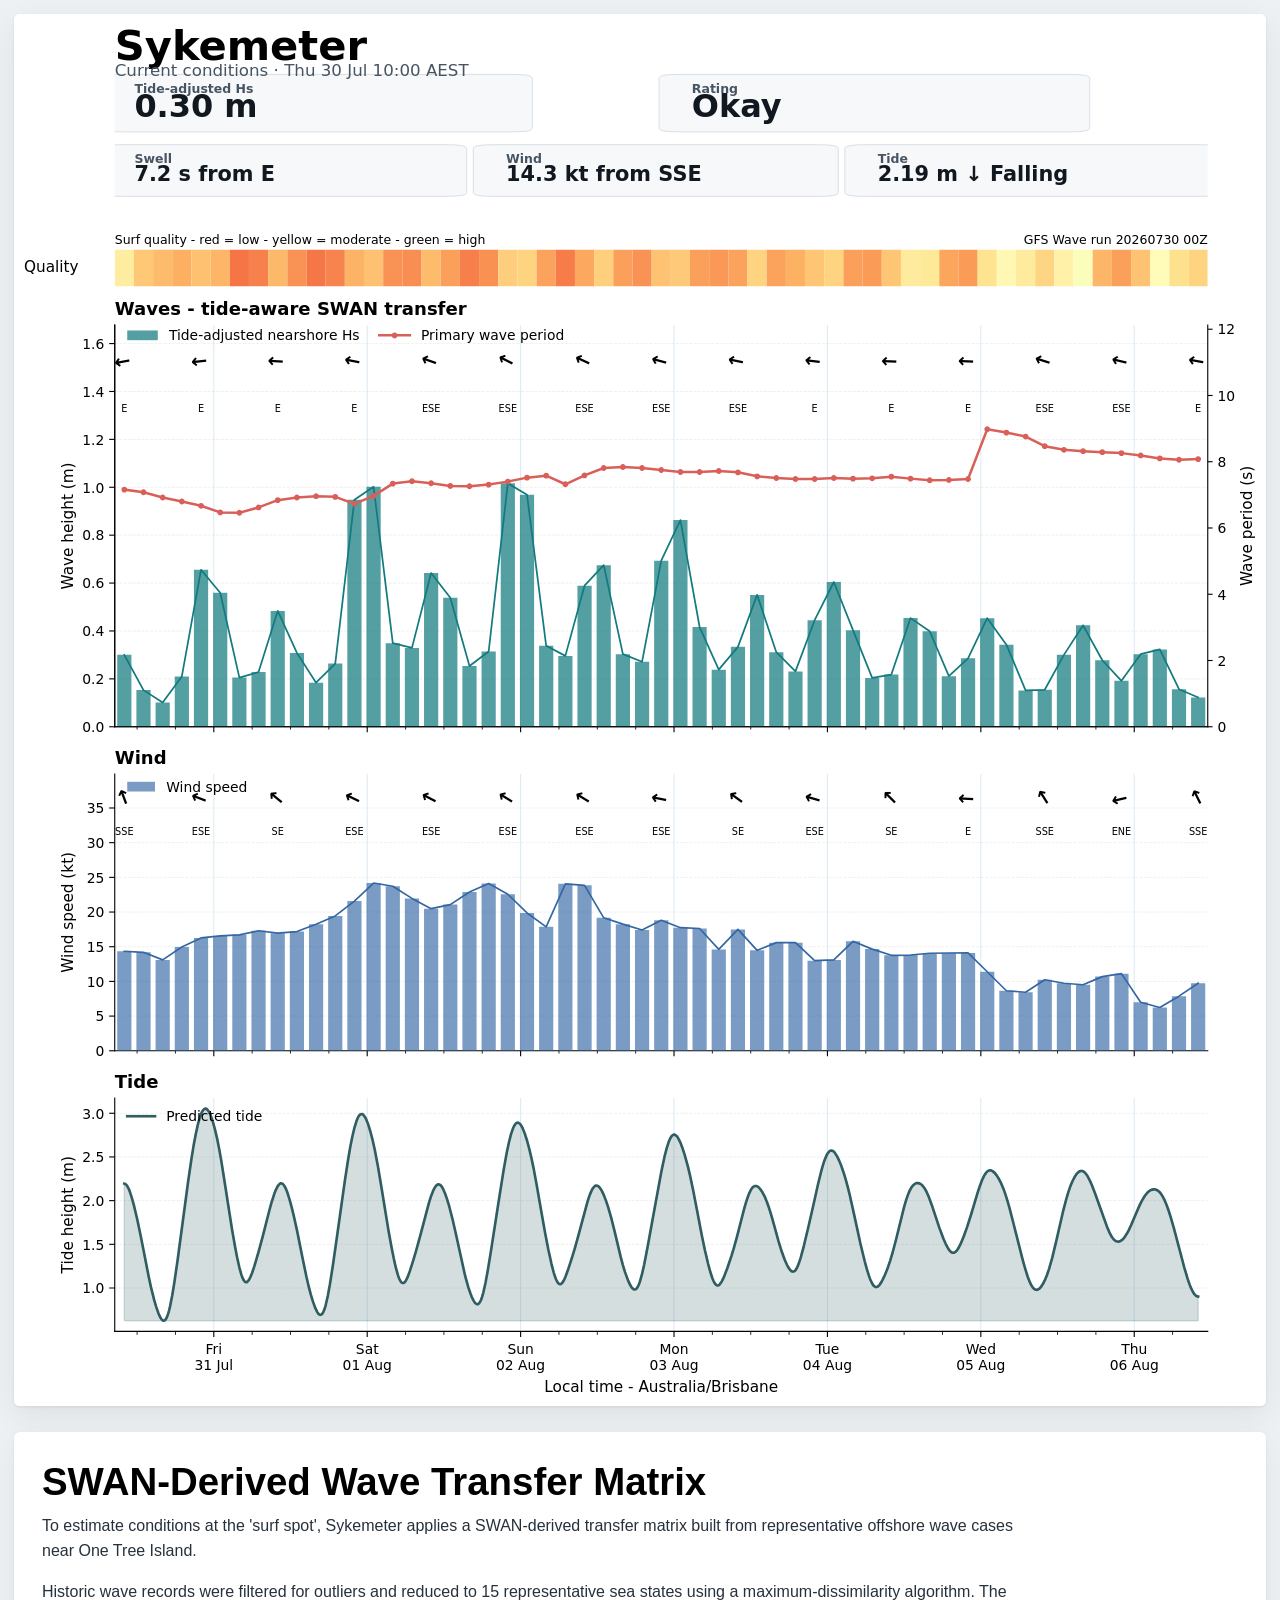
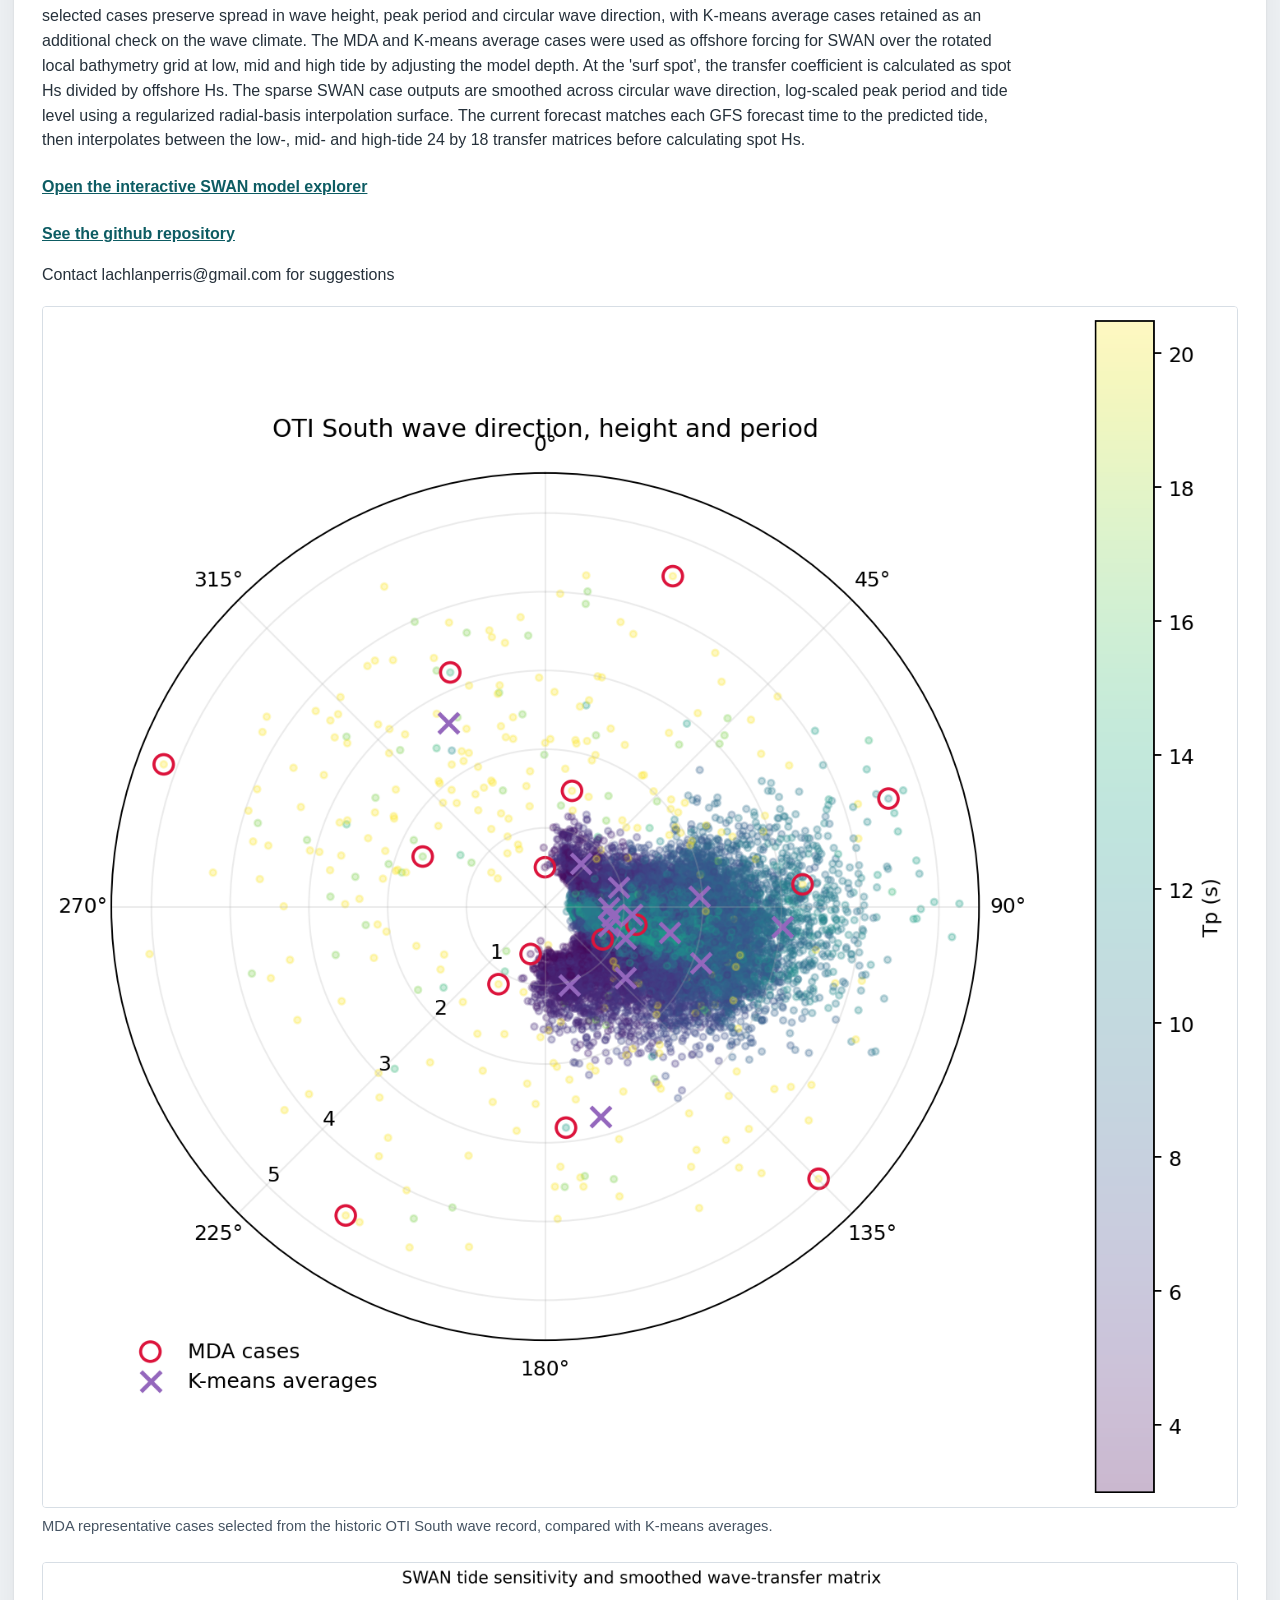
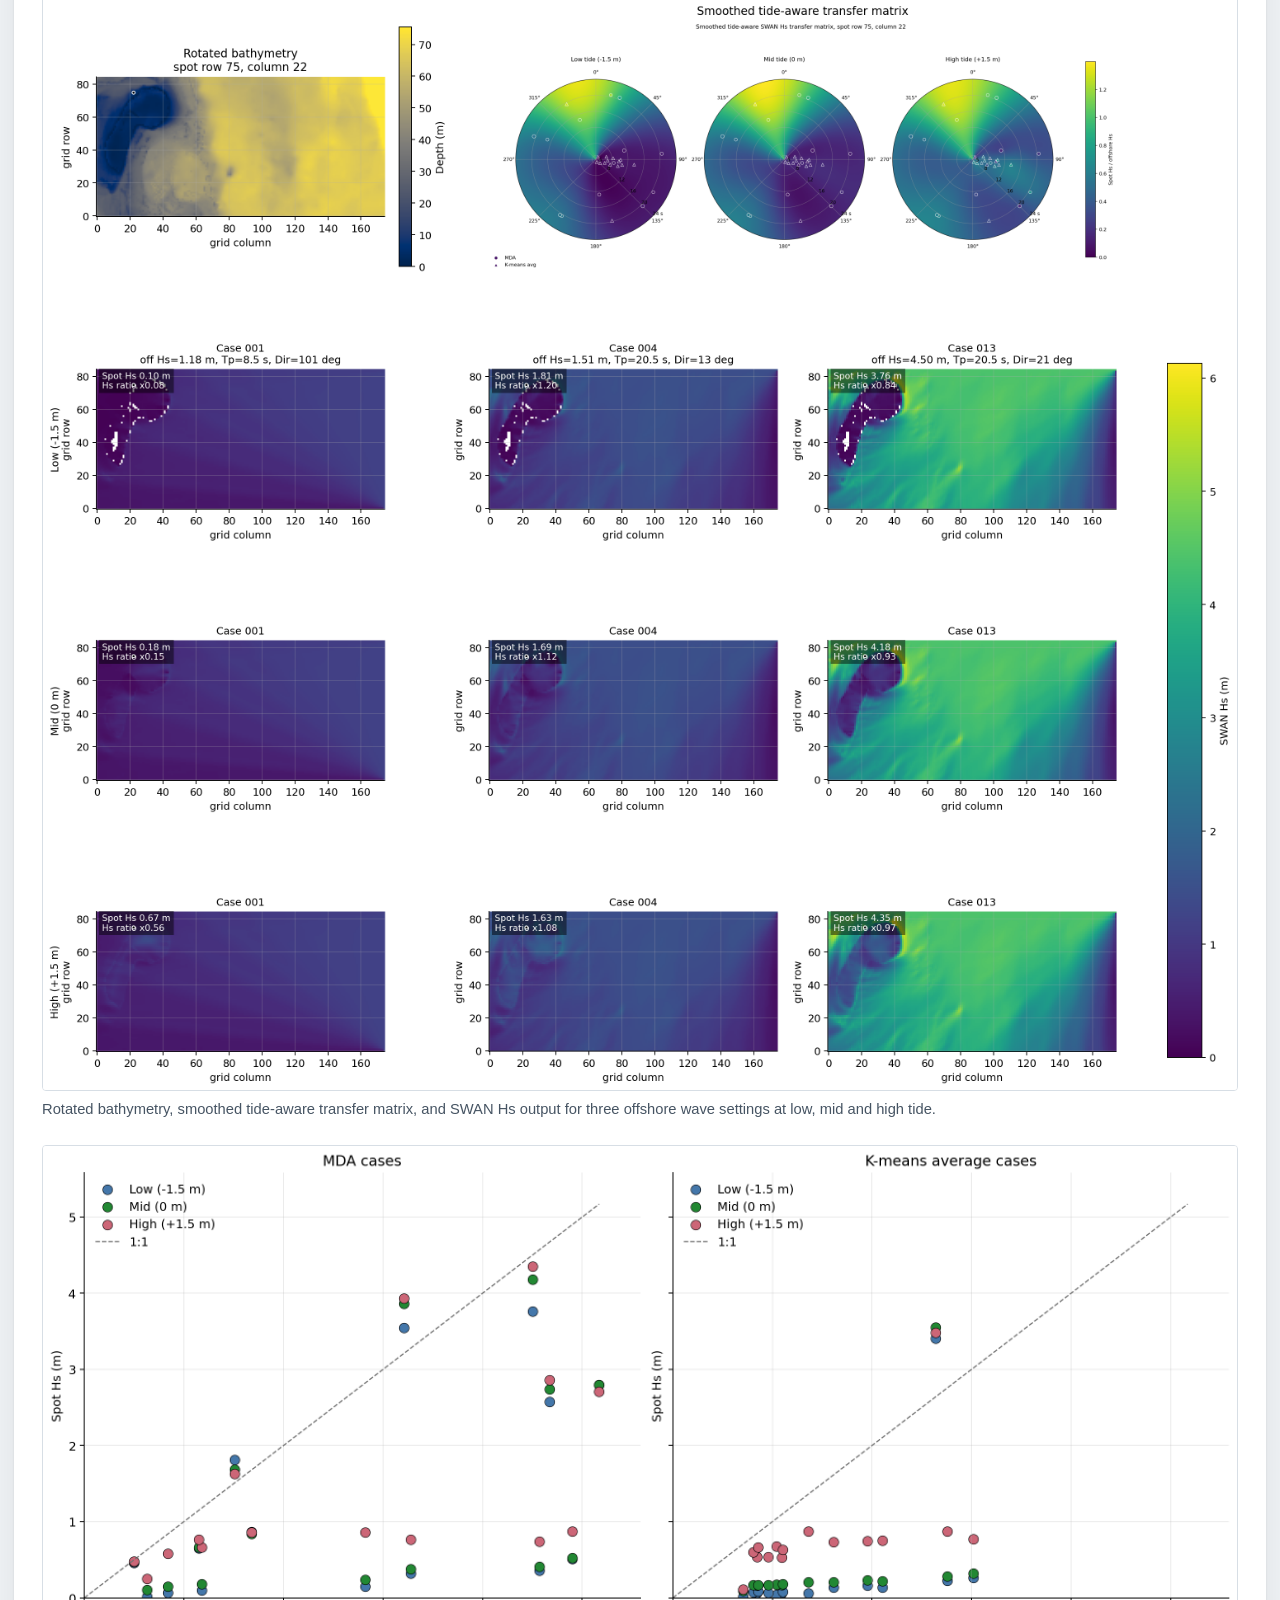
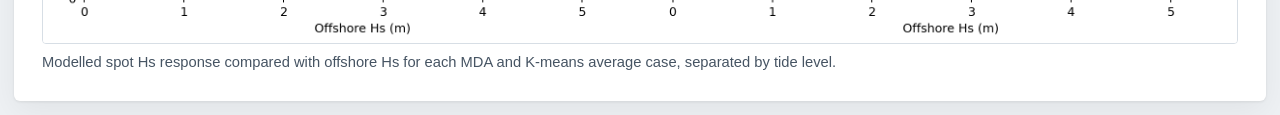
==== docs/index.html @ 6d55e15a "Update index.html" ====
<!doctype html>
<html lang="en">
<head>
    <meta charset="utf-8">

    <meta
        name="viewport"
        content="width=device-width, initial-scale=1"
    >

    <meta
        http-equiv="refresh"
        content="900"
    >

    <meta
        name="description"
        content="Sykemeter automated seven-day wave, wind and tide forecast."
    >

    <title>Sykemeter</title>

    <style>
        :root {
            color-scheme: light;
        }

        * {
            box-sizing: border-box;
        }

        html,
        body {
            margin: 0;
            min-height: 100%;
            background: #eef1f4;
        }

        body {
            font-family:
                Arial,
                Helvetica,
                sans-serif;
        }

        main {
            width: min(100%, 2200px);
            margin: 0 auto;
            padding: 14px;
        }

        h1,
        h2,
        p {
            margin-top: 0;
        }

        h1 {
            font-size: clamp(1.7rem, 3vw, 2.6rem);
            margin-bottom: 10px;
        }

        h2 {
            font-size: clamp(1.2rem, 2vw, 1.7rem);
            margin-bottom: 8px;
        }

        p {
            color: #26313b;
            font-size: 1rem;
            line-height: 1.55;
            max-width: 980px;
        }

        .forecast-frame {
            overflow: hidden;
            background: #ffffff;
            border-radius: 6px;
            box-shadow:
                0 1px 3px rgba(0, 0, 0, 0.08),
                0 10px 32px rgba(0, 0, 0, 0.07);
        }

        #forecast {
            display: block;
            width: 100%;
            height: auto;
            min-height: 300px;
            background: #ffffff;
        }

        .method {
            margin-top: 26px;
            padding: 28px;
            background: #ffffff;
            border-radius: 6px;
            box-shadow:
                0 1px 3px rgba(0, 0, 0, 0.08),
                0 10px 32px rgba(0, 0, 0, 0.06);
        }

        .method-grid {
            display: grid;
            gap: 24px;
            margin-top: 18px;
        }

        .figure-block {
            margin: 0;
        }

        .figure-block img {
            display: block;
            width: 100%;
            height: auto;
            border: 1px solid #d7dee5;
            border-radius: 4px;
            background: #ffffff;
        }

        .figure-block figcaption {
            margin-top: 8px;
            color: #465463;
            font-size: 0.92rem;
            line-height: 1.45;
        }

        .figure-row {
            display: grid;
            grid-template-columns: repeat(2, minmax(0, 1fr));
            gap: 24px;
        }

        .method-link {
            display: inline-block;
            margin-top: 6px;
            color: #0d5c63;
            font-weight: 700;
        }

        @media (max-width: 700px) {
            main {
                padding: 4px;
            }

            .forecast-frame {
                border-radius: 0;
            }

            .method {
                margin-top: 10px;
                padding: 18px 14px;
                border-radius: 0;
            }

            .figure-row {
                grid-template-columns: 1fr;
            }
        }
    </style>
</head>

<body>
    <main>
        <div class="forecast-frame">
            <img
                id="forecast"
                src="final_surf_forecast.svg"
                alt="Current Sykemeter forecast"
            >
        </div>

        <section class="method" aria-labelledby="matrix-method-heading">
            <h1 id="matrix-method-heading">SWAN-Derived Wave Transfer Matrix</h1>

            <p>
                To estimate
                conditions at the 'surf spot', Sykemeter applies a SWAN-derived transfer
                matrix built from representative offshore wave cases near One Tree
                Island.
            </p>

            <p>
                Historic wave records were filtered for outliers and reduced to 15
                representative sea states using a maximum-dissimilarity algorithm. The
                selected cases preserve spread in wave height, peak period and circular
                wave direction, with K-means average cases retained as an additional
                check on the wave climate. The MDA and K-means average cases were used
                as offshore forcing for SWAN over the rotated local bathymetry grid at
                low, mid and high tide by adjusting the model depth. At the 'surf spot', the transfer
                coefficient is calculated as spot Hs divided by offshore Hs. The sparse
                SWAN case outputs are smoothed across circular wave direction,
                log-scaled peak period and tide level using a regularized radial-basis
                interpolation surface. The current forecast matches each GFS forecast
                time to the predicted tide, then interpolates between the low-, mid-
                and high-tide 24 by 18 transfer matrices before calculating spot Hs.
            </p>

            <p>
                <a class="method-link" href="swan_model_explorer.html">
                    Open the interactive SWAN model explorer
                </a>
            </p>

            <p>
                <a class="method-link" href="https://github.com/Lachie-Perris/sykemeter">
                    See the github repository
                </a>
            </p>

            <p>
                 Contact lachlanperris@gmail.com for suggestions
                </a>
            </p>

            <div class="method-grid">
                <figure class="figure-block">
                    <img
                        src="assets/oti_south_historic_polar_wave_conditions.png"
                        alt="Polar plot of One Tree Island South wave conditions with MDA cases and K-means averages"
                    >
                    <figcaption>
                        MDA representative cases selected from the historic OTI South
                        wave record, compared with K-means averages.
                    </figcaption>
                </figure>

                <figure class="figure-block">
                    <img
                        src="assets/swan_tide_model_transfer_summary.png"
                        alt="Bathymetry, tide-aware transfer matrix, and SWAN Hs output panels for three wave cases at three tides"
                    >
                    <figcaption>
                        Rotated bathymetry, smoothed tide-aware transfer matrix, and
                        SWAN Hs output for three offshore wave settings at low, mid
                        and high tide.
                    </figcaption>
                </figure>

                <figure class="figure-block">
                    <img
                        src="assets/spot_vs_offshore_hs_by_tide_and_family.png"
                        alt="Scatter plot of spot Hs versus offshore Hs for MDA and K-means average cases at low, mid and high tide"
                    >
                    <figcaption>
                        Modelled spot Hs response compared with offshore Hs for
                        each MDA and K-means average case, separated by tide level.
                    </figcaption>
                </figure>
            </div>
        </section>
    </main>

    <script>
        const forecastImage =
            document.getElementById("forecast");

        forecastImage.src =
            "final_surf_forecast.svg?v=" +
            Date.now();
    </script>
</body>
</html>
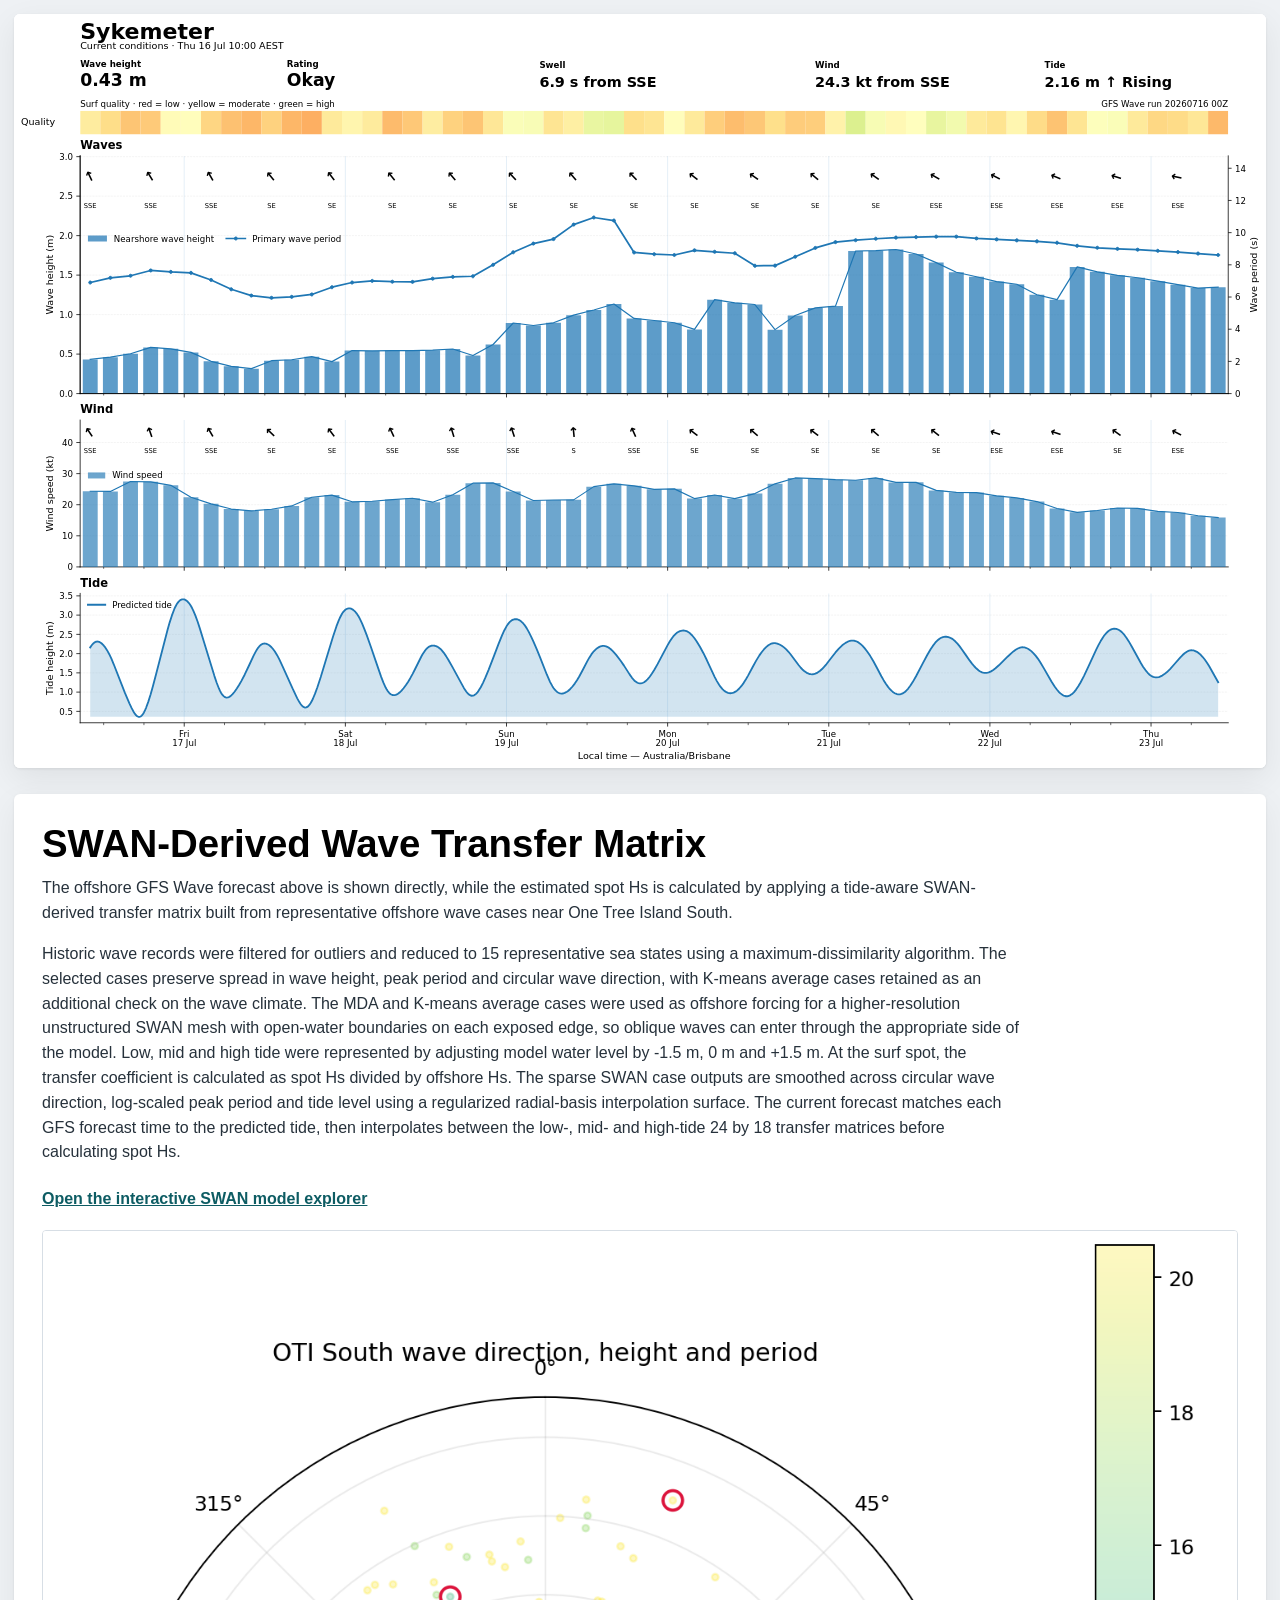
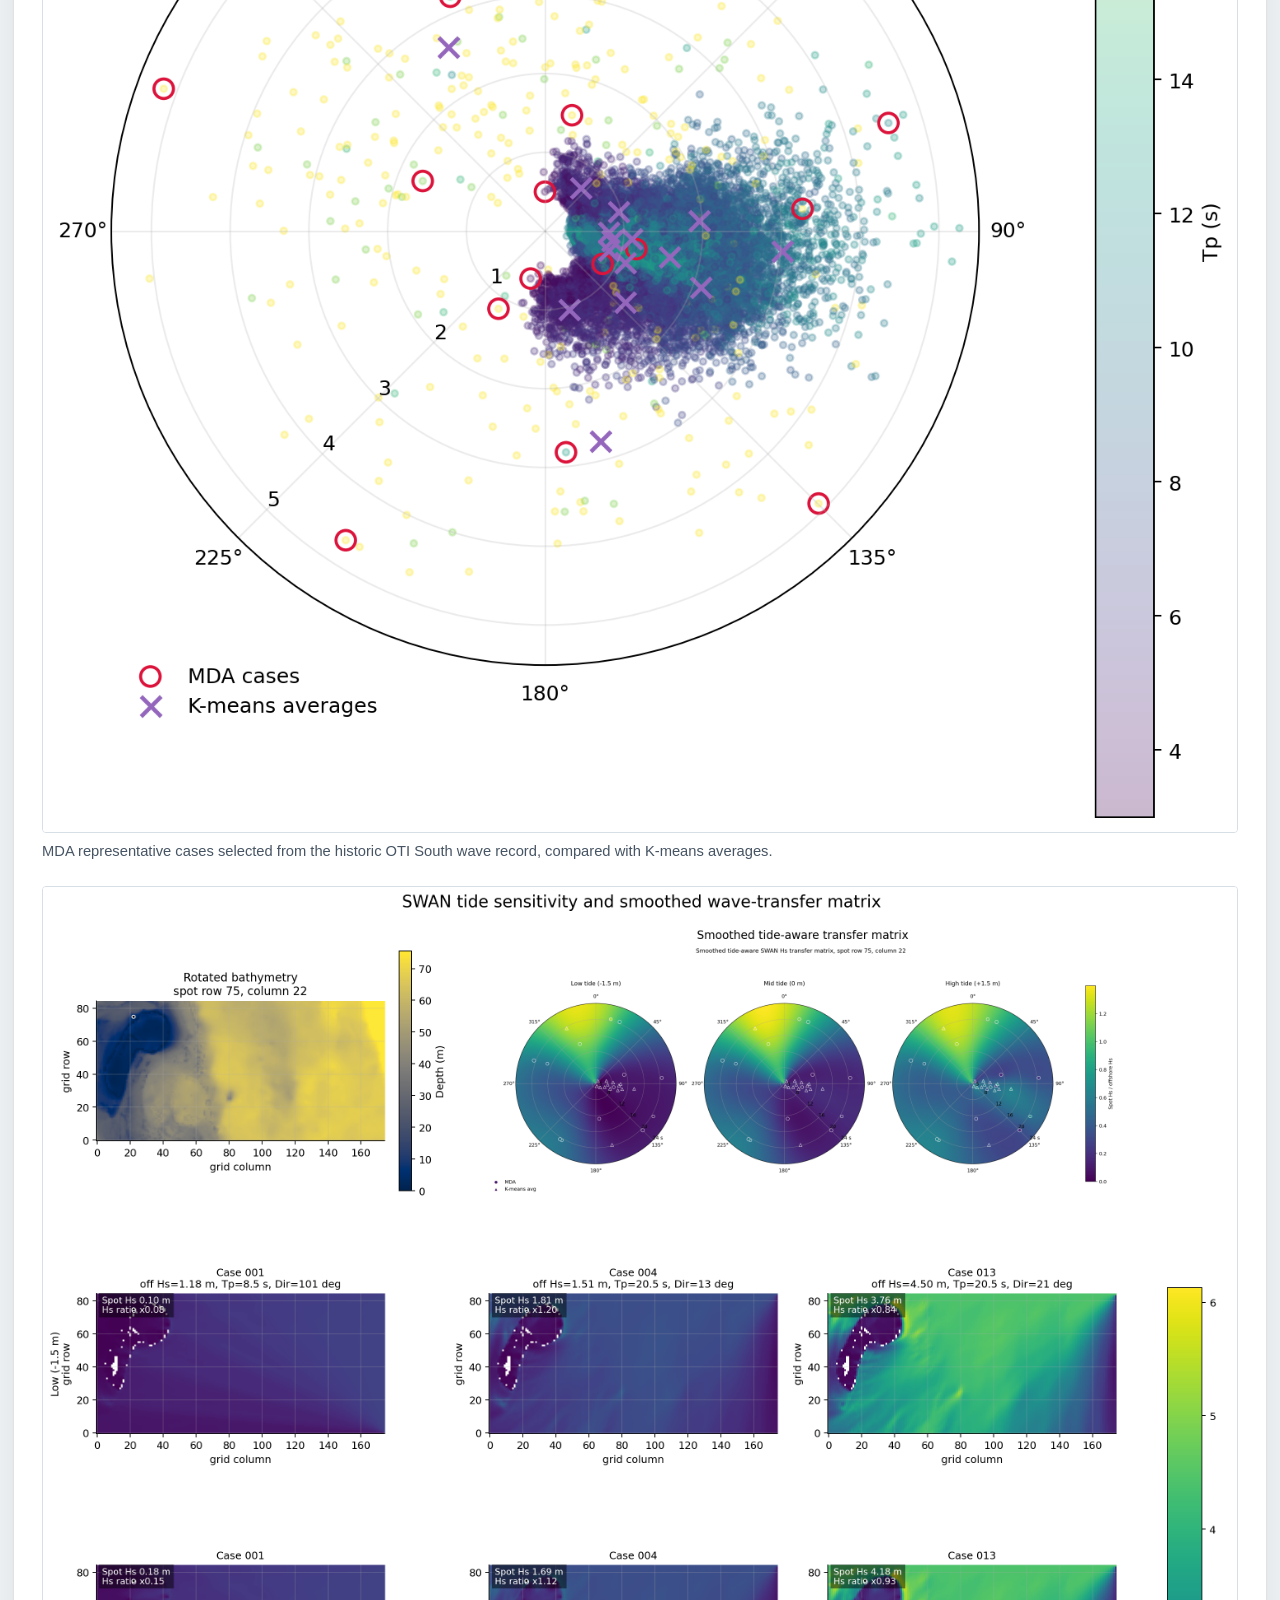
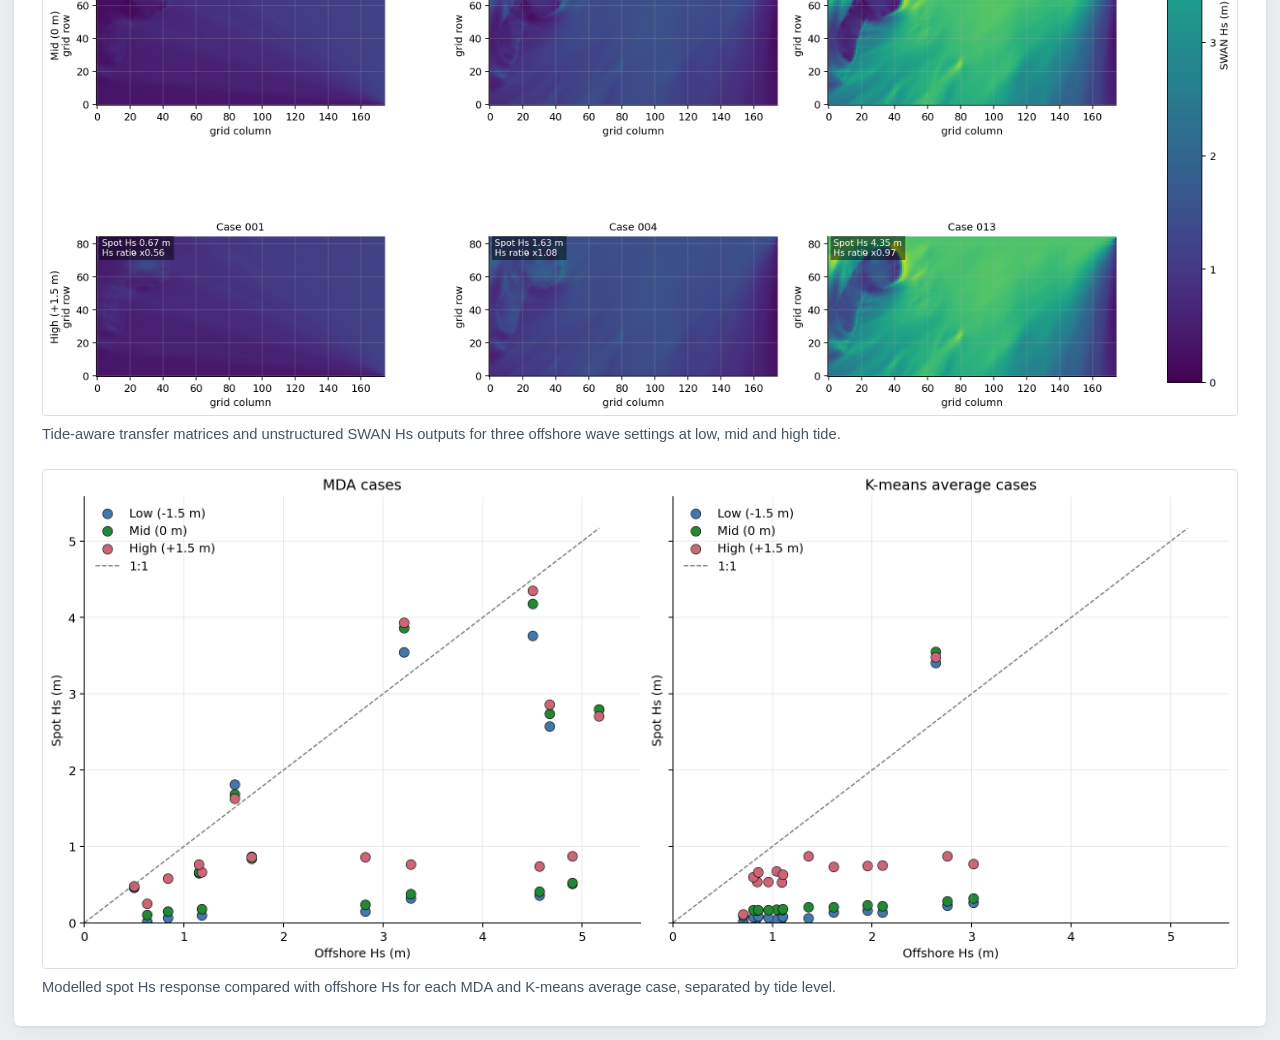
==== commit e90278c5: "Add files via upload" ====
--- a/docs/index.html
+++ b/docs/index.html
@@ -174,10 +174,10 @@
             <h1 id="matrix-method-heading">SWAN-Derived Wave Transfer Matrix</h1>
 
             <p>
-                To estimate
-                conditions at the 'surf spot', Sykemeter applies a SWAN-derived transfer
-                matrix built from representative offshore wave cases near One Tree
-                Island.
+                The offshore GFS Wave forecast above is shown directly, while the
+                estimated spot Hs is calculated by applying a tide-aware SWAN-derived
+                transfer matrix built from representative offshore wave cases near
+                One Tree Island South.
             </p>
 
             <p>
@@ -186,30 +186,22 @@
                 selected cases preserve spread in wave height, peak period and circular
                 wave direction, with K-means average cases retained as an additional
                 check on the wave climate. The MDA and K-means average cases were used
-                as offshore forcing for SWAN over the rotated local bathymetry grid at
-                low, mid and high tide by adjusting the model depth. At the 'surf spot', the transfer
-                coefficient is calculated as spot Hs divided by offshore Hs. The sparse
-                SWAN case outputs are smoothed across circular wave direction,
-                log-scaled peak period and tide level using a regularized radial-basis
-                interpolation surface. The current forecast matches each GFS forecast
-                time to the predicted tide, then interpolates between the low-, mid-
-                and high-tide 24 by 18 transfer matrices before calculating spot Hs.
+                as offshore forcing for a higher-resolution unstructured SWAN mesh with
+                open-water boundaries on each exposed edge, so oblique waves can enter
+                through the appropriate side of the model. Low, mid and high tide were
+                represented by adjusting model water level by -1.5 m, 0 m and +1.5 m.
+                At the surf spot, the transfer coefficient is calculated as spot Hs
+                divided by offshore Hs. The sparse SWAN case outputs are smoothed across
+                circular wave direction, log-scaled peak period and tide level using a
+                regularized radial-basis interpolation surface. The current forecast
+                matches each GFS forecast time to the predicted tide, then interpolates
+                between the low-, mid- and high-tide 24 by 18 transfer matrices before
+                calculating spot Hs.
             </p>
 
             <p>
                 <a class="method-link" href="swan_model_explorer.html">
                     Open the interactive SWAN model explorer
-                </a>
-            </p>
-
-            <p>
-                <a class="method-link" href="https://github.com/Lachie-Perris/sykemeter">
-                    See the github repository
-                </a>
-            </p>
-
-            <p>
-                 Contact lachlanperris@gmail.com for suggestions
                 </a>
             </p>
 
@@ -231,9 +223,8 @@
                         alt="Bathymetry, tide-aware transfer matrix, and SWAN Hs output panels for three wave cases at three tides"
                     >
                     <figcaption>
-                        Rotated bathymetry, smoothed tide-aware transfer matrix, and
-                        SWAN Hs output for three offshore wave settings at low, mid
-                        and high tide.
+                        Tide-aware transfer matrices and unstructured SWAN Hs outputs
+                        for three offshore wave settings at low, mid and high tide.
                     </figcaption>
                 </figure>
 
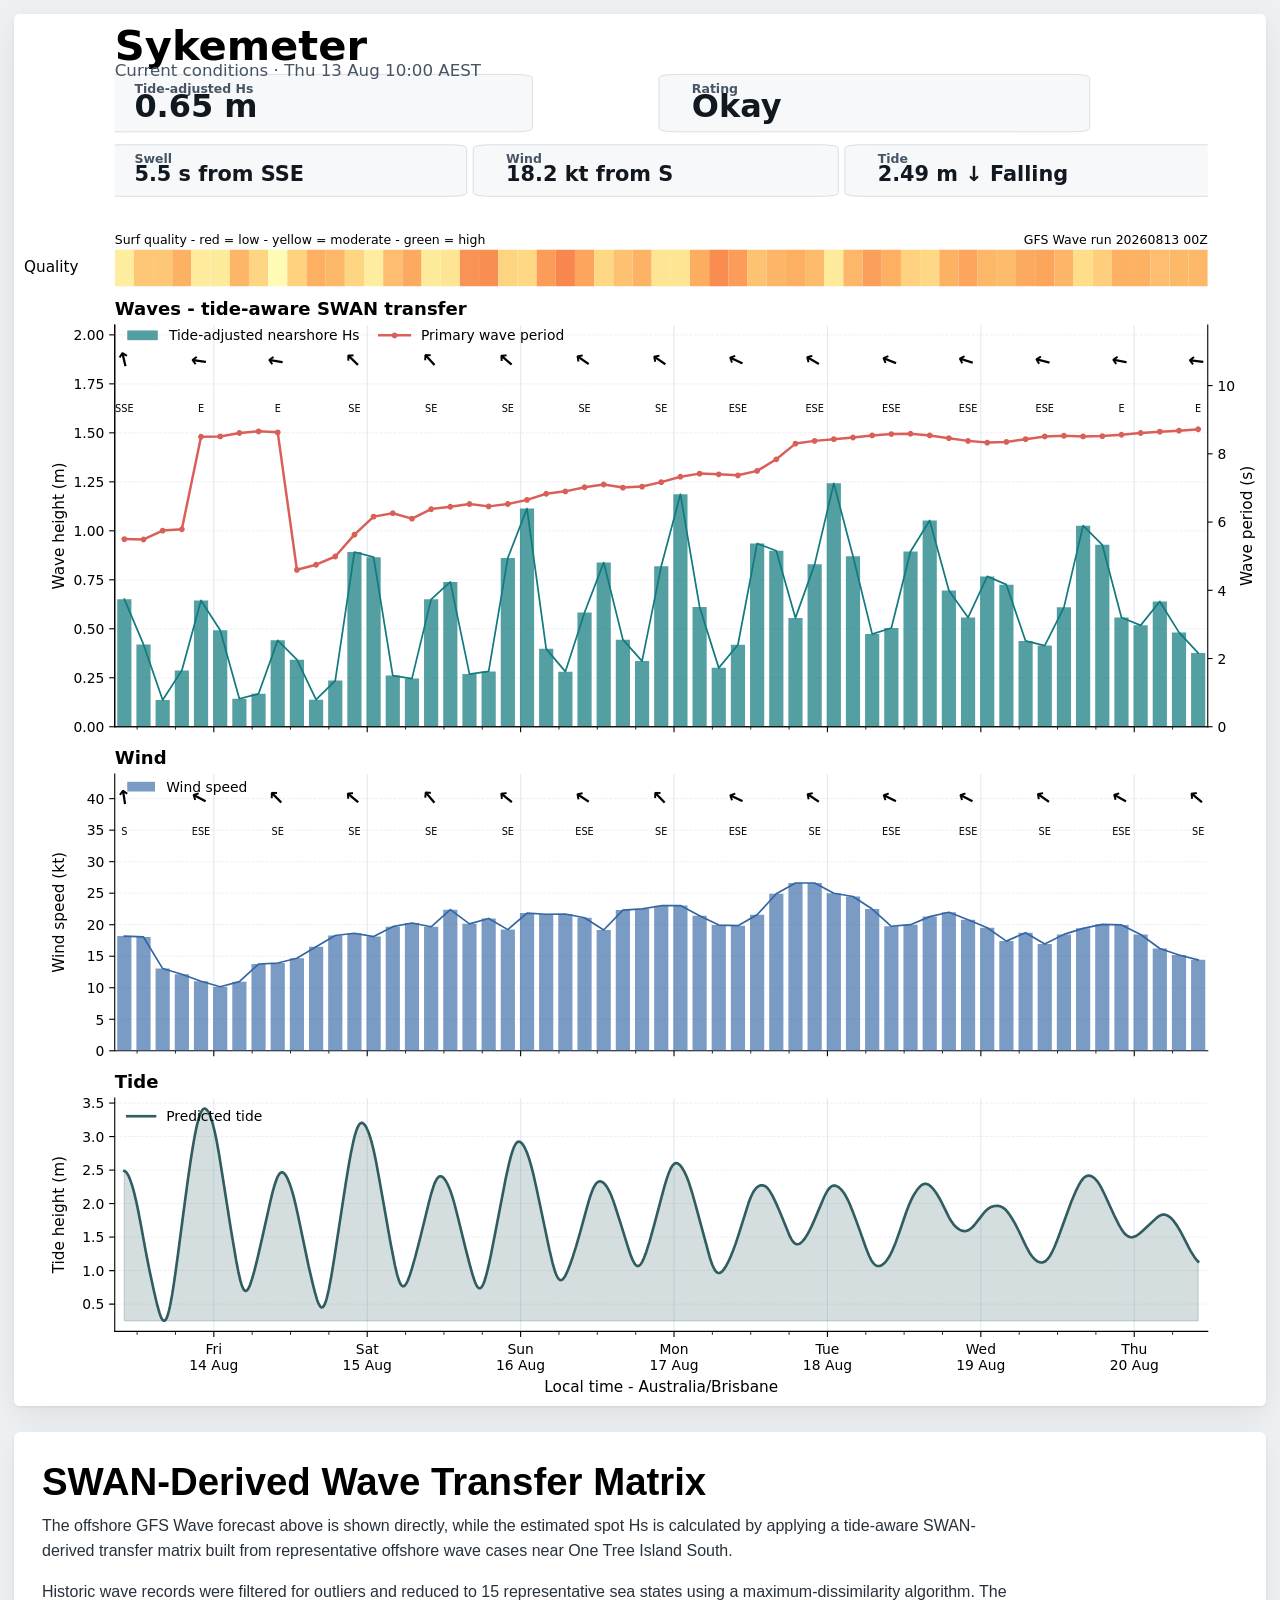
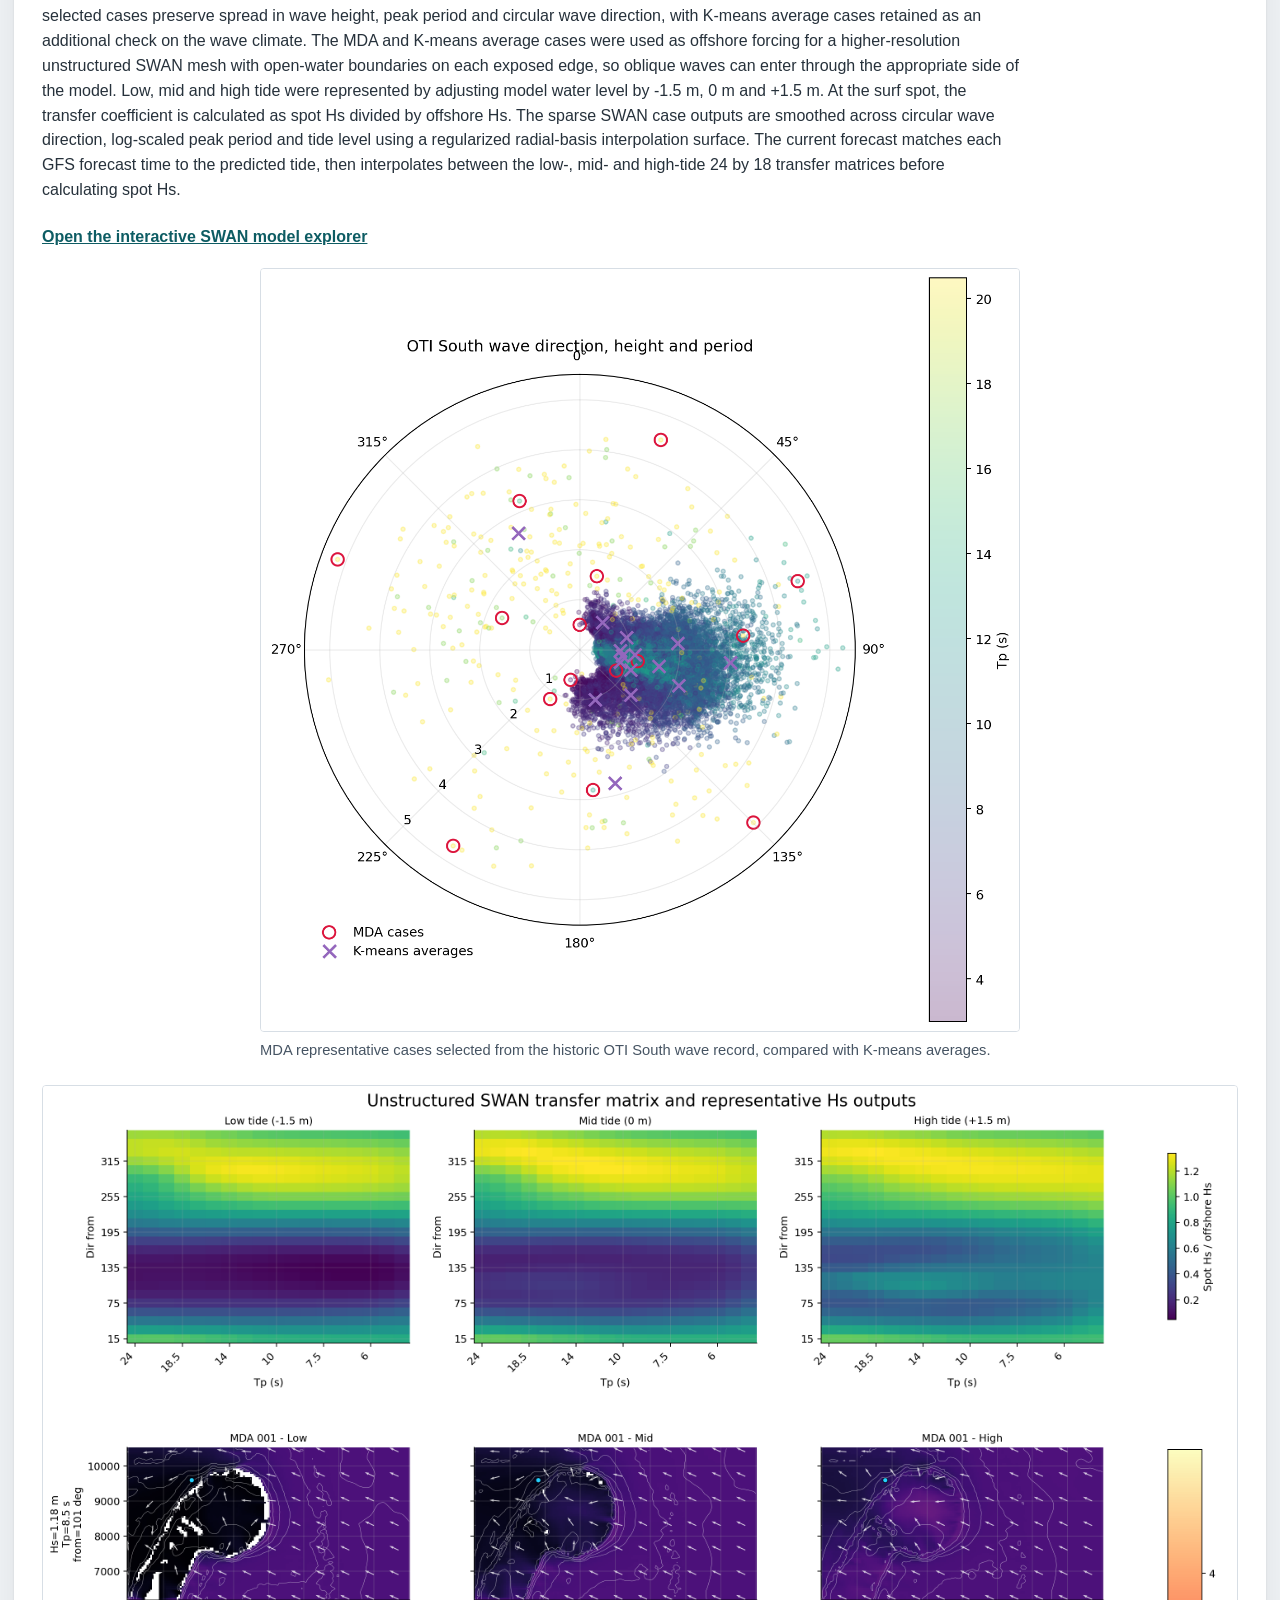
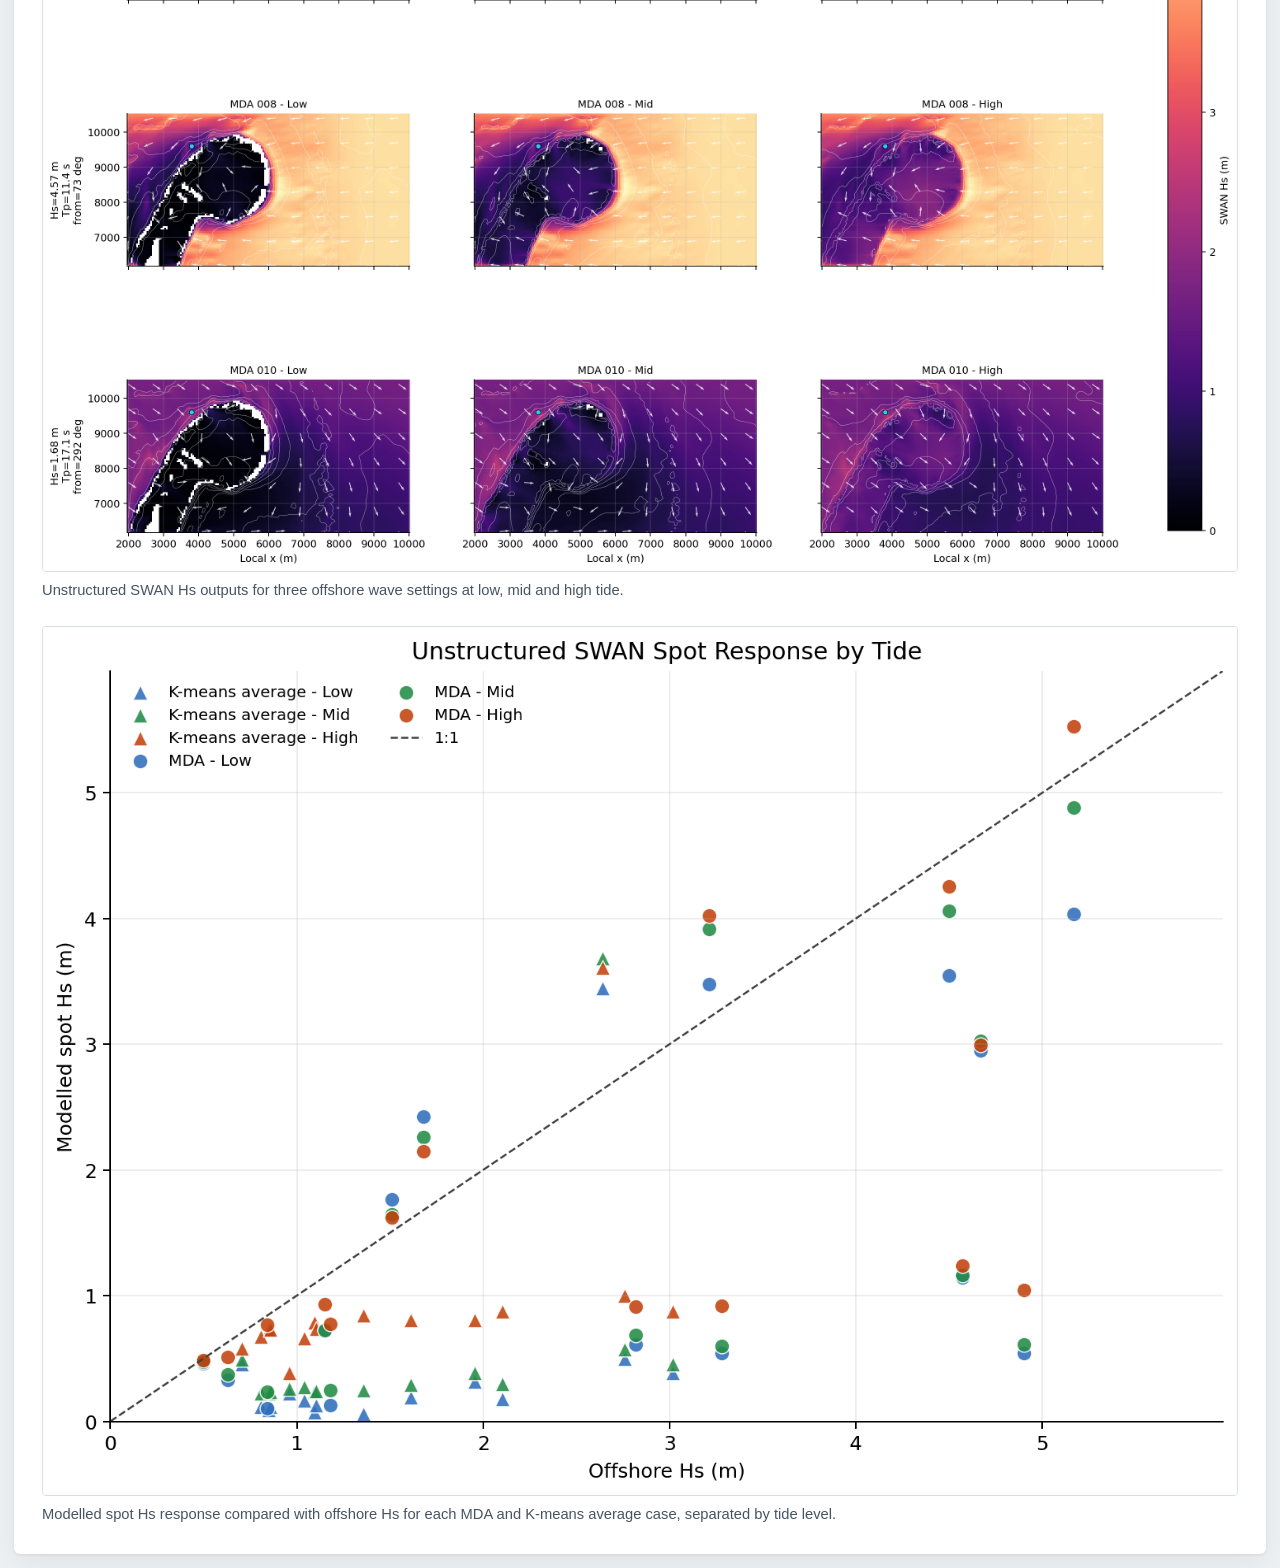
==== commit 19432342: "Add files via upload" ====
--- a/docs/index.html
+++ b/docs/index.html
@@ -107,6 +107,12 @@
 
         .figure-block {
             margin: 0;
+        }
+
+        .figure-block.compact {
+            width: min(100%, 760px);
+            margin-right: auto;
+            margin-left: auto;
         }
 
         .figure-block img {
@@ -206,7 +212,7 @@
             </p>
 
             <div class="method-grid">
-                <figure class="figure-block">
+                <figure class="figure-block compact">
                     <img
                         src="assets/oti_south_historic_polar_wave_conditions.png"
                         alt="Polar plot of One Tree Island South wave conditions with MDA cases and K-means averages"
@@ -220,11 +226,11 @@
                 <figure class="figure-block">
                     <img
                         src="assets/swan_tide_model_transfer_summary.png"
-                        alt="Bathymetry, tide-aware transfer matrix, and SWAN Hs output panels for three wave cases at three tides"
+                        alt="SWAN Hs output panels for three wave cases at three tides"
                     >
                     <figcaption>
-                        Tide-aware transfer matrices and unstructured SWAN Hs outputs
-                        for three offshore wave settings at low, mid and high tide.
+                        Unstructured SWAN Hs outputs for three offshore wave settings
+                        at low, mid and high tide.
                     </figcaption>
                 </figure>
 
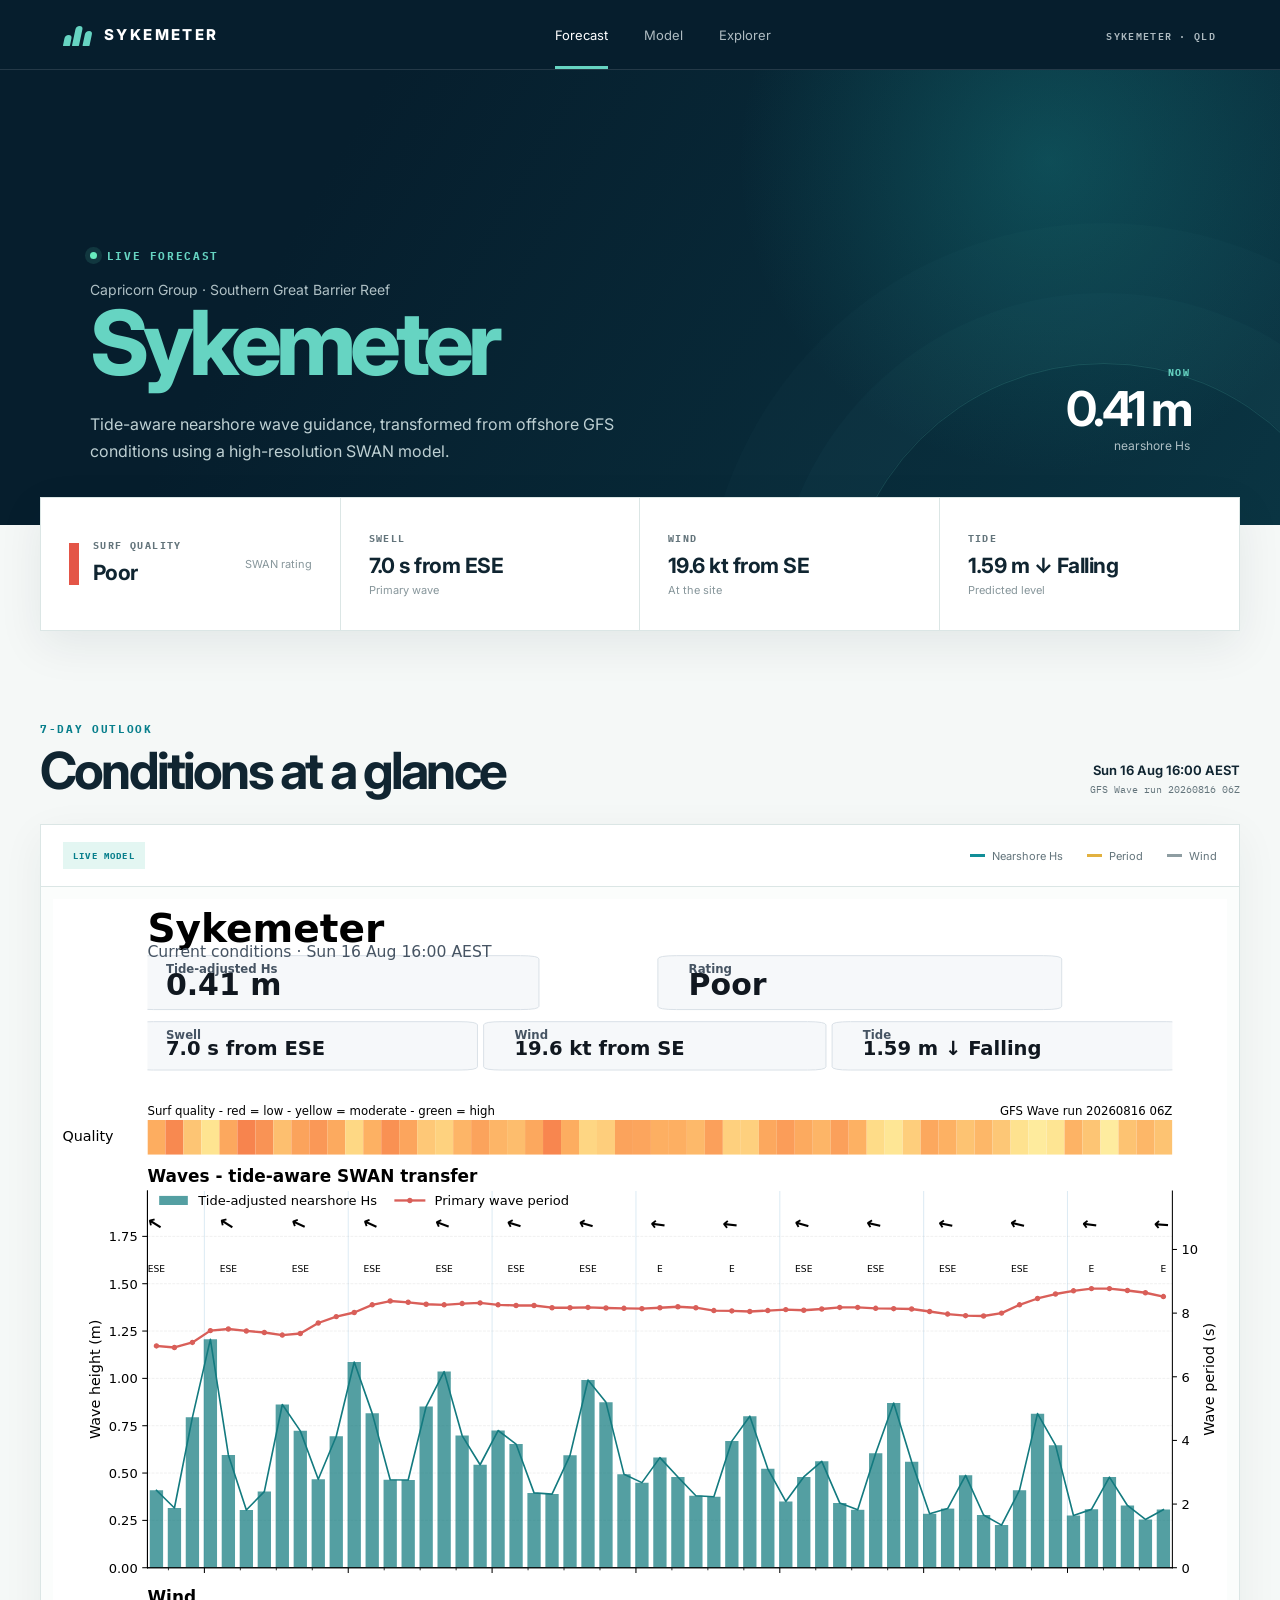
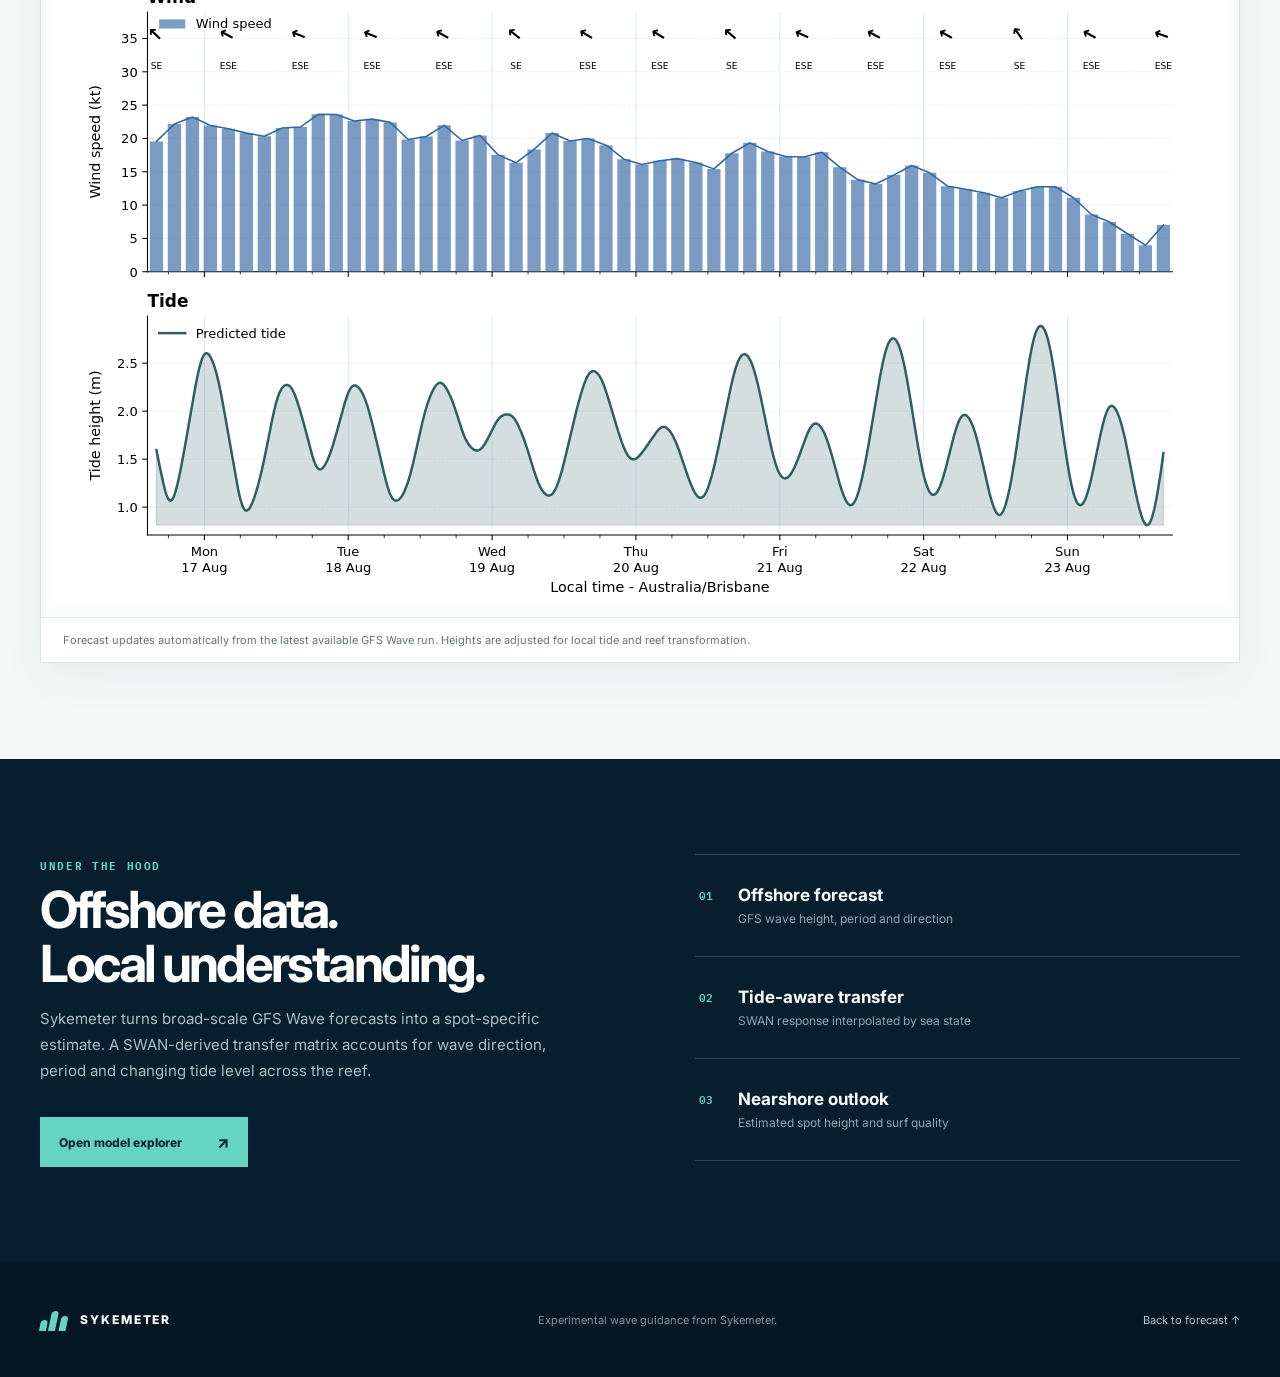
==== commit 30a50905: "facelift" ====
--- a/docs/index.html
+++ b/docs/index.html
@@ -1,260 +1,43 @@
 <!doctype html>
 <html lang="en">
 <head>
-    <meta charset="utf-8">
-
-    <meta
-        name="viewport"
-        content="width=device-width, initial-scale=1"
-    >
-
-    <meta
-        http-equiv="refresh"
-        content="900"
-    >
-
-    <meta
-        name="description"
-        content="Sykemeter automated seven-day wave, wind and tide forecast."
-    >
-
-    <title>Sykemeter</title>
-
-    <style>
-        :root {
-            color-scheme: light;
-        }
-
-        * {
-            box-sizing: border-box;
-        }
-
-        html,
-        body {
-            margin: 0;
-            min-height: 100%;
-            background: #eef1f4;
-        }
-
-        body {
-            font-family:
-                Arial,
-                Helvetica,
-                sans-serif;
-        }
-
-        main {
-            width: min(100%, 2200px);
-            margin: 0 auto;
-            padding: 14px;
-        }
-
-        h1,
-        h2,
-        p {
-            margin-top: 0;
-        }
-
-        h1 {
-            font-size: clamp(1.7rem, 3vw, 2.6rem);
-            margin-bottom: 10px;
-        }
-
-        h2 {
-            font-size: clamp(1.2rem, 2vw, 1.7rem);
-            margin-bottom: 8px;
-        }
-
-        p {
-            color: #26313b;
-            font-size: 1rem;
-            line-height: 1.55;
-            max-width: 980px;
-        }
-
-        .forecast-frame {
-            overflow: hidden;
-            background: #ffffff;
-            border-radius: 6px;
-            box-shadow:
-                0 1px 3px rgba(0, 0, 0, 0.08),
-                0 10px 32px rgba(0, 0, 0, 0.07);
-        }
-
-        #forecast {
-            display: block;
-            width: 100%;
-            height: auto;
-            min-height: 300px;
-            background: #ffffff;
-        }
-
-        .method {
-            margin-top: 26px;
-            padding: 28px;
-            background: #ffffff;
-            border-radius: 6px;
-            box-shadow:
-                0 1px 3px rgba(0, 0, 0, 0.08),
-                0 10px 32px rgba(0, 0, 0, 0.06);
-        }
-
-        .method-grid {
-            display: grid;
-            gap: 24px;
-            margin-top: 18px;
-        }
-
-        .figure-block {
-            margin: 0;
-        }
-
-        .figure-block.compact {
-            width: min(100%, 760px);
-            margin-right: auto;
-            margin-left: auto;
-        }
-
-        .figure-block img {
-            display: block;
-            width: 100%;
-            height: auto;
-            border: 1px solid #d7dee5;
-            border-radius: 4px;
-            background: #ffffff;
-        }
-
-        .figure-block figcaption {
-            margin-top: 8px;
-            color: #465463;
-            font-size: 0.92rem;
-            line-height: 1.45;
-        }
-
-        .figure-row {
-            display: grid;
-            grid-template-columns: repeat(2, minmax(0, 1fr));
-            gap: 24px;
-        }
-
-        .method-link {
-            display: inline-block;
-            margin-top: 6px;
-            color: #0d5c63;
-            font-weight: 700;
-        }
-
-        @media (max-width: 700px) {
-            main {
-                padding: 4px;
-            }
-
-            .forecast-frame {
-                border-radius: 0;
-            }
-
-            .method {
-                margin-top: 10px;
-                padding: 18px 14px;
-                border-radius: 0;
-            }
-
-            .figure-row {
-                grid-template-columns: 1fr;
-            }
-        }
-    </style>
+  <meta charset="utf-8">
+  <meta name="viewport" content="width=device-width,initial-scale=1">
+  <title>Sykemeter — Surf Forecast</title>
+  <meta name="description" content="Tide-aware nearshore wave guidance from Sykemeter, powered by GFS Wave and SWAN modelling.">
+  <meta property="og:title" content="Sykemeter — Surf Forecast">
+  <meta property="og:description" content="Offshore data. Local understanding.">
+  <meta property="og:image" content="og.png">
+  <link rel="icon" href="favicon.svg">
+  <link rel="preconnect" href="https://fonts.googleapis.com">
+  <link rel="preconnect" href="https://fonts.gstatic.com" crossorigin>
+  <link href="https://fonts.googleapis.com/css2?family=IBM+Plex+Mono:wght@600;700&family=Inter:wght@400;600;700;800&display=swap" rel="stylesheet">
+  <link rel="stylesheet" href="styles.css">
 </head>
-
 <body>
-    <main>
-        <div class="forecast-frame">
-            <img
-                id="forecast"
-                src="final_surf_forecast.svg"
-                alt="Current Sykemeter forecast"
-            >
-        </div>
-
-        <section class="method" aria-labelledby="matrix-method-heading">
-            <h1 id="matrix-method-heading">SWAN-Derived Wave Transfer Matrix</h1>
-
-            <p>
-                The offshore GFS Wave forecast above is shown directly, while the
-                estimated spot Hs is calculated by applying a tide-aware SWAN-derived
-                transfer matrix built from representative offshore wave cases near
-                One Tree Island South.
-            </p>
-
-            <p>
-                Historic wave records were filtered for outliers and reduced to 15
-                representative sea states using a maximum-dissimilarity algorithm. The
-                selected cases preserve spread in wave height, peak period and circular
-                wave direction, with K-means average cases retained as an additional
-                check on the wave climate. The MDA and K-means average cases were used
-                as offshore forcing for a higher-resolution unstructured SWAN mesh with
-                open-water boundaries on each exposed edge, so oblique waves can enter
-                through the appropriate side of the model. Low, mid and high tide were
-                represented by adjusting model water level by -1.5 m, 0 m and +1.5 m.
-                At the surf spot, the transfer coefficient is calculated as spot Hs
-                divided by offshore Hs. The sparse SWAN case outputs are smoothed across
-                circular wave direction, log-scaled peak period and tide level using a
-                regularized radial-basis interpolation surface. The current forecast
-                matches each GFS forecast time to the predicted tide, then interpolates
-                between the low-, mid- and high-tide 24 by 18 transfer matrices before
-                calculating spot Hs.
-            </p>
-
-            <p>
-                <a class="method-link" href="swan_model_explorer.html">
-                    Open the interactive SWAN model explorer
-                </a>
-            </p>
-
-            <div class="method-grid">
-                <figure class="figure-block compact">
-                    <img
-                        src="assets/oti_south_historic_polar_wave_conditions.png"
-                        alt="Polar plot of One Tree Island South wave conditions with MDA cases and K-means averages"
-                    >
-                    <figcaption>
-                        MDA representative cases selected from the historic OTI South
-                        wave record, compared with K-means averages.
-                    </figcaption>
-                </figure>
-
-                <figure class="figure-block">
-                    <img
-                        src="assets/swan_tide_model_transfer_summary.png"
-                        alt="SWAN Hs output panels for three wave cases at three tides"
-                    >
-                    <figcaption>
-                        Unstructured SWAN Hs outputs for three offshore wave settings
-                        at low, mid and high tide.
-                    </figcaption>
-                </figure>
-
-                <figure class="figure-block">
-                    <img
-                        src="assets/spot_vs_offshore_hs_by_tide_and_family.png"
-                        alt="Scatter plot of spot Hs versus offshore Hs for MDA and K-means average cases at low, mid and high tide"
-                    >
-                    <figcaption>
-                        Modelled spot Hs response compared with offshore Hs for
-                        each MDA and K-means average case, separated by tide level.
-                    </figcaption>
-                </figure>
-            </div>
-        </section>
-    </main>
-
-    <script>
-        const forecastImage =
-            document.getElementById("forecast");
-
-        forecastImage.src =
-            "final_surf_forecast.svg?v=" +
-            Date.now();
-    </script>
+<main>
+  <header class="topbar">
+    <a class="brand" href="#top" aria-label="Sykemeter home"><span class="brand-mark"><i></i><i></i><i></i></span><span>SYKEMETER</span></a>
+    <nav aria-label="Main navigation"><a class="active" href="#forecast">Forecast</a><a href="#model">Model</a><a href="swan_model_explorer.html">Explorer</a></nav>
+    <span class="location">SYKEMETER · QLD</span>
+  </header>
+  <section class="hero" id="top">
+    <div class="hero-content"><div class="eyebrow"><span></span> LIVE FORECAST</div><p class="place">Capricorn Group · Southern Great Barrier Reef</p><h1><em>Sykemeter</em></h1><p class="lede">Tide-aware nearshore wave guidance, transformed from offshore GFS conditions using a high-resolution SWAN model.</p></div>
+    <div class="hero-status"><span class="status-label">NOW</span><strong data-field="height">—</strong><span>nearshore Hs</span></div>
+  </section>
+  <section class="conditions" aria-label="Current conditions">
+    <article class="rating-card"><div class="rating-dot poor" id="rating-dot"></div><div><span>SURF QUALITY</span><strong data-field="rating">—</strong></div><small>SWAN rating</small></article>
+    <article><span>SWELL</span><strong data-field="swell">—</strong><small>Primary wave</small></article>
+    <article><span>WIND</span><strong data-field="wind">—</strong><small>At the site</small></article>
+    <article><span>TIDE</span><strong data-field="tide">—</strong><small>Predicted level</small></article>
+  </section>
+  <section class="forecast-section" id="forecast">
+    <div class="section-heading"><div><span class="kicker">7-DAY OUTLOOK</span><h2>Conditions at a glance</h2></div><div class="update"><span data-field="updated">Loading current forecast…</span><small data-field="run"></small></div></div>
+    <div class="forecast-card"><div class="chart-toolbar"><span class="live-pill">LIVE MODEL</span><div><span><i class="legend swell"></i> Nearshore Hs</span><span><i class="legend period"></i> Period</span><span><i class="legend wind"></i> Wind</span></div></div><div class="chart-frame"><img id="forecast-image" src="final_surf_forecast.svg" alt="Live seven-day Sykemeter wave, wind and tide forecast"></div><p class="chart-note">Forecast updates automatically from the latest available GFS Wave run. Heights are adjusted for local tide and reef transformation.</p></div>
+  </section>
+  <section class="model" id="model"><div class="model-copy"><span class="kicker light">UNDER THE HOOD</span><h2>Offshore data.<br>Local understanding.</h2><p>Sykemeter turns broad-scale GFS Wave forecasts into a spot-specific estimate. A SWAN-derived transfer matrix accounts for wave direction, period and changing tide level across the reef.</p><a class="explore-button" href="swan_model_explorer.html">Open model explorer <span>↗</span></a></div><div class="process" aria-label="Forecast process"><article><b>01</b><div><strong>Offshore forecast</strong><p>GFS wave height, period and direction</p></div></article><article><b>02</b><div><strong>Tide-aware transfer</strong><p>SWAN response interpolated by sea state</p></div></article><article><b>03</b><div><strong>Nearshore outlook</strong><p>Estimated spot height and surf quality</p></div></article></div></section>
+  <footer><a class="brand footer-brand" href="#top"><span class="brand-mark"><i></i><i></i><i></i></span><span>SYKEMETER</span></a><p>Experimental wave guidance from Sykemeter.</p><a href="#forecast">Back to forecast ↑</a></footer>
+</main>
+<script src="app.js"></script>
 </body>
 </html>
--- a/docs/styles.css
+++ b/docs/styles.css
@@ -0,0 +1,57 @@
+:root { --navy:#061e2d; --ink:#102531; --ocean:#087f8c; --sea:#66d4c2; --foam:#edf6f3; --line:#dbe6e5; --muted:#63747b; }
+* { box-sizing:border-box; }
+html { scroll-behavior:smooth; }
+body { margin:0; background:#f5f8f7; color:var(--ink); font-family:Inter,Arial,sans-serif; }
+a { color:inherit; text-decoration:none; }
+.topbar { height:70px; padding:0 clamp(24px,5vw,80px); display:flex; align-items:center; justify-content:space-between; background:var(--navy); color:white; border-bottom:1px solid rgba(255,255,255,.12); position:relative; z-index:2; }
+.brand { display:flex; align-items:center; gap:12px; font-size:15px; font-weight:800; letter-spacing:.16em; }
+.brand-mark { width:28px; height:23px; display:flex; align-items:flex-end; gap:3px; }
+.brand-mark i { display:block; width:7px; border-radius:8px 8px 2px 2px; background:var(--sea); transform:skew(-12deg); }
+.brand-mark i:nth-child(1){height:11px}.brand-mark i:nth-child(2){height:20px}.brand-mark i:nth-child(3){height:15px}
+nav { display:flex; align-self:stretch; gap:36px; align-items:center; font-size:13px; color:#aebbc1; }
+nav a { height:100%; display:flex; align-items:center; position:relative; }
+nav a:hover, nav .active { color:white; }
+nav .active:after { content:""; position:absolute; height:3px; background:var(--sea); left:0; right:0; bottom:0; }
+.location { font:600 10px "IBM Plex Mono",monospace; letter-spacing:.13em; color:#aebbc1; }
+.hero { min-height:455px; padding:72px clamp(24px,7vw,112px) 60px; background:radial-gradient(circle at 82% 20%,rgba(29,166,164,.27),transparent 28%),linear-gradient(120deg,#061e2d 25%,#0a3442 100%); color:white; display:flex; justify-content:space-between; align-items:end; position:relative; overflow:hidden; }
+.hero:after { content:""; position:absolute; width:520px; height:520px; border:1px solid rgba(102,212,194,.16); border-radius:50%; right:-85px; bottom:-360px; box-shadow:0 0 0 70px rgba(102,212,194,.025),0 0 0 140px rgba(102,212,194,.02); }
+.hero-content { max-width:700px; z-index:1; }
+.eyebrow,.kicker { font:700 11px "IBM Plex Mono",monospace; letter-spacing:.15em; color:var(--ocean); }
+.eyebrow { color:var(--sea); display:flex; gap:10px; align-items:center; }
+.eyebrow span { width:7px; height:7px; border-radius:50%; background:#67ebbd; box-shadow:0 0 0 5px rgba(103,235,189,.12); }
+.place { margin:18px 0 6px; color:#afc0c5; font-size:14px; }
+h1 { margin:0; font-size:clamp(50px,7vw,92px); line-height:.88; letter-spacing:-.065em; font-weight:760; }
+h1 em { font-style:normal; color:var(--sea); }
+.lede { max-width:570px; margin:28px 0 0; color:#bed0d3; font-size:16px; line-height:1.7; }
+.hero-status { display:flex; flex-direction:column; align-items:flex-end; z-index:1; margin-bottom:12px; }
+.hero-status .status-label { font:700 10px "IBM Plex Mono",monospace; letter-spacing:.15em; color:var(--sea); }
+.hero-status strong { font-size:48px; letter-spacing:-.06em; }
+.hero-status>span:last-child { color:#aebfc4; font-size:12px; }
+.conditions { max-width:1200px; margin:-28px auto 0; background:white; border:1px solid var(--line); display:grid; grid-template-columns:repeat(4,1fr); position:relative; z-index:3; box-shadow:0 14px 45px rgba(14,44,52,.08); }
+.conditions article { min-height:132px; padding:25px 28px; border-right:1px solid var(--line); display:flex; flex-direction:column; justify-content:center; }
+.conditions article:last-child { border:0; }
+.conditions span { font:700 10px "IBM Plex Mono",monospace; letter-spacing:.14em; color:var(--muted); }
+.conditions strong { margin:8px 0 5px; font-size:21px; letter-spacing:-.025em; }
+.conditions small { color:#87969b; font-size:11px; }
+.rating-card { flex-direction:row!important; align-items:center; gap:14px; justify-content:flex-start!important; }
+.rating-card div:nth-child(2) { display:flex; flex-direction:column; flex:1; }
+.rating-dot { width:10px; height:42px; background:#e45547; }.rating-dot.fair{background:#e3ad3b}
+.forecast-section { max-width:1200px; margin:0 auto; padding:86px 0 96px; }
+.section-heading { display:flex; justify-content:space-between; align-items:end; margin-bottom:28px; }
+h2 { margin:8px 0 0; font-size:clamp(34px,4vw,53px); line-height:1; letter-spacing:-.055em; }
+.update { text-align:right; display:flex; flex-direction:column; gap:5px; }.update span{font-weight:650;font-size:13px}.update small{font:10px "IBM Plex Mono",monospace;color:var(--muted)}
+.forecast-card { background:white; border:1px solid var(--line); box-shadow:0 12px 40px rgba(15,43,50,.06); }
+.chart-toolbar { min-height:62px; padding:0 22px; border-bottom:1px solid var(--line); display:flex; justify-content:space-between; align-items:center; }
+.chart-toolbar>div { display:flex; gap:24px; font-size:11px; color:var(--muted); }.chart-toolbar>div span{display:flex;align-items:center;gap:7px}
+.live-pill { font:700 9px "IBM Plex Mono",monospace; letter-spacing:.13em; color:var(--ocean); background:#e3f6f2; padding:8px 10px; }
+.legend { width:15px; height:3px; display:inline-block; background:#128e98; }.legend.period{background:#e2b140}.legend.wind{background:#8e9da2}
+.chart-frame { overflow:auto; padding:12px; background:#fbfdfc; }.chart-frame img{display:block;width:100%;height:auto;min-width:720px}
+.chart-note { margin:0; padding:14px 22px; border-top:1px solid var(--line); color:var(--muted); font-size:11px; line-height:1.5; }
+.model { background:var(--navy); color:white; padding:95px max(calc((100vw - 1200px)/2),24px); display:grid; grid-template-columns:1fr 1fr; gap:110px; }
+.light { color:var(--sea); }.model-copy p{max-width:560px;color:#adbec3;line-height:1.75;font-size:15px}.model-copy h2{line-height:1.06}
+.explore-button { display:inline-flex; align-items:center; gap:35px; background:var(--sea); color:var(--navy); padding:15px 19px; margin-top:18px; font-size:12px; font-weight:750; }.explore-button span{font-size:16px}
+.process { border-top:1px solid rgba(255,255,255,.16); }.process article{display:flex;gap:25px;padding:30px 4px;border-bottom:1px solid rgba(255,255,255,.16)}.process b{font:600 11px "IBM Plex Mono",monospace;color:var(--sea)}.process strong{font-size:17px}.process p{margin:6px 0 0;color:#91a6ad;font-size:12px}
+footer { min-height:115px; background:#041722; color:#81959c; display:flex; align-items:center; justify-content:space-between; padding:0 max(calc((100vw - 1200px)/2),24px); font-size:11px; }.footer-brand{color:white;font-size:12px}
+footer>a:last-child{color:#b4c3c7}
+@media(max-width:900px){nav{display:none}.location{display:none}.hero{min-height:500px}.hero-status{display:none}.conditions{margin:-20px 20px 0;grid-template-columns:1fr 1fr}.conditions article:nth-child(2){border-right:0}.conditions article:nth-child(-n+2){border-bottom:1px solid var(--line)}.forecast-section{padding:70px 20px}.model{grid-template-columns:1fr;gap:55px}.section-heading{align-items:start}.update{display:none}}
+@media(max-width:560px){.topbar{height:62px}.hero{padding:60px 24px 55px;min-height:440px}.place{font-size:12px}h1{font-size:54px}.lede{font-size:14px}.conditions{grid-template-columns:1fr;margin:-14px 14px 0}.conditions article{min-height:102px;border-right:0;border-bottom:1px solid var(--line)!important}.rating-card{min-height:112px!important}.forecast-section{padding:60px 14px 70px}.chart-toolbar>div{display:none}.model{padding:75px 24px}.model h2{font-size:42px}footer{padding:30px 24px;gap:20px;align-items:flex-start;flex-direction:column}footer p{margin:0}}
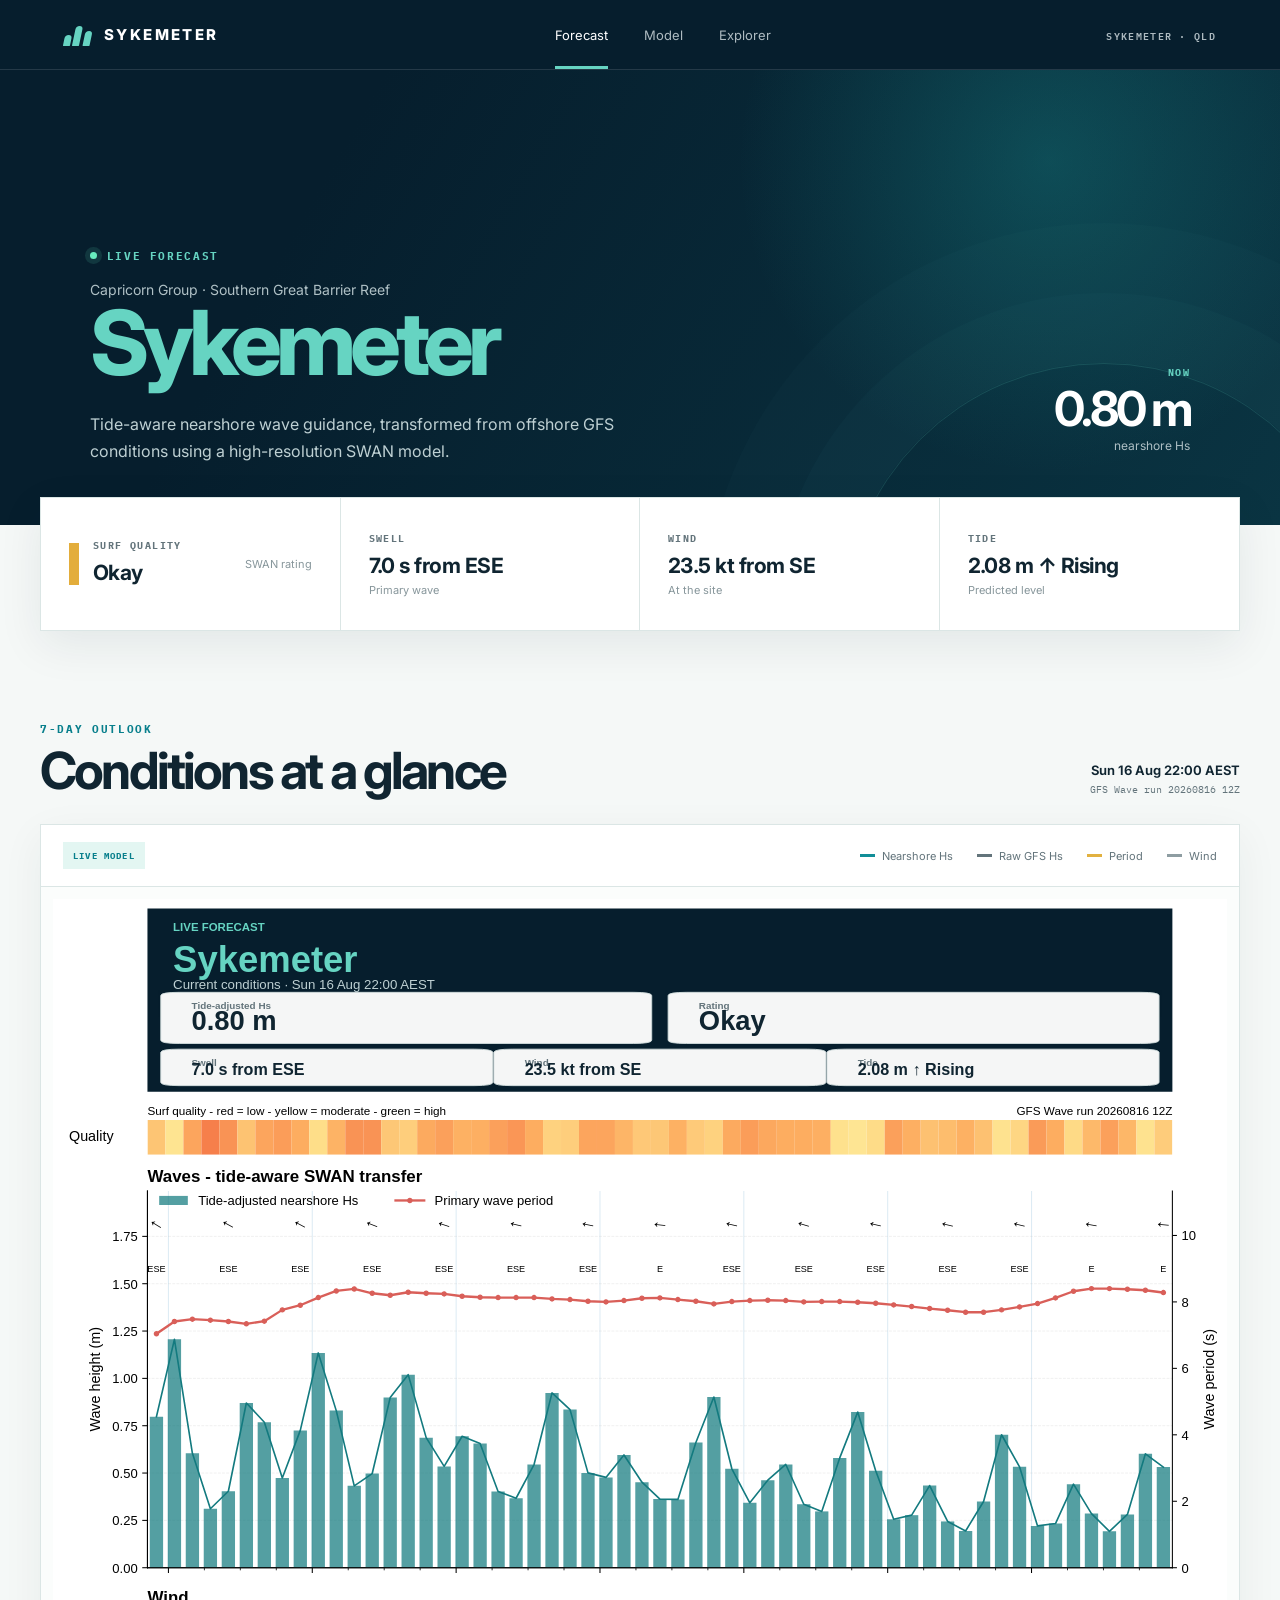
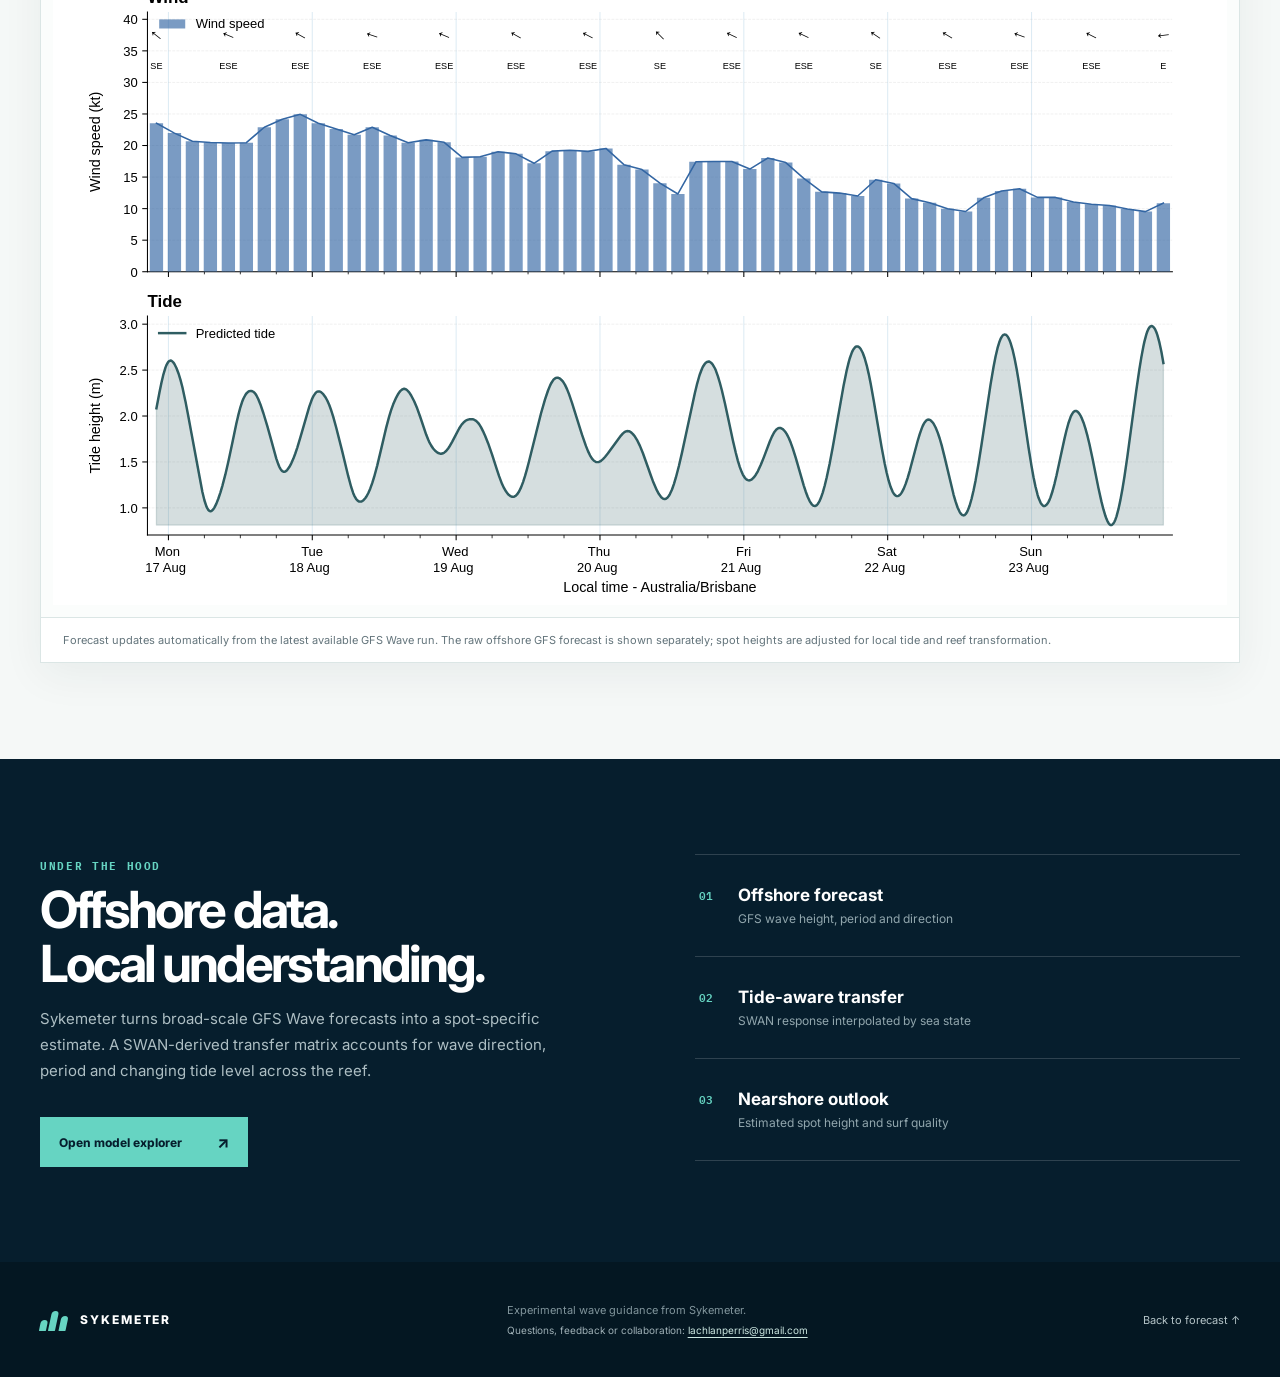
==== commit b8974a36: "Add files via upload" ====
--- a/docs/index.html
+++ b/docs/index.html
@@ -33,10 +33,10 @@
   </section>
   <section class="forecast-section" id="forecast">
     <div class="section-heading"><div><span class="kicker">7-DAY OUTLOOK</span><h2>Conditions at a glance</h2></div><div class="update"><span data-field="updated">Loading current forecast…</span><small data-field="run"></small></div></div>
-    <div class="forecast-card"><div class="chart-toolbar"><span class="live-pill">LIVE MODEL</span><div><span><i class="legend swell"></i> Nearshore Hs</span><span><i class="legend period"></i> Period</span><span><i class="legend wind"></i> Wind</span></div></div><div class="chart-frame"><img id="forecast-image" src="final_surf_forecast.svg" alt="Live seven-day Sykemeter wave, wind and tide forecast"></div><p class="chart-note">Forecast updates automatically from the latest available GFS Wave run. Heights are adjusted for local tide and reef transformation.</p></div>
+    <div class="forecast-card"><div class="chart-toolbar"><span class="live-pill">LIVE MODEL</span><div><span><i class="legend swell"></i> Nearshore Hs</span><span><i class="legend raw"></i> Raw GFS Hs</span><span><i class="legend period"></i> Period</span><span><i class="legend wind"></i> Wind</span></div></div><div class="chart-frame"><img id="forecast-image" src="final_surf_forecast.svg" alt="Live seven-day Sykemeter wave, wind, tide, and raw offshore GFS forecast"></div><p class="chart-note">Forecast updates automatically from the latest available GFS Wave run. The raw offshore GFS forecast is shown separately; spot heights are adjusted for local tide and reef transformation.</p></div>
   </section>
   <section class="model" id="model"><div class="model-copy"><span class="kicker light">UNDER THE HOOD</span><h2>Offshore data.<br>Local understanding.</h2><p>Sykemeter turns broad-scale GFS Wave forecasts into a spot-specific estimate. A SWAN-derived transfer matrix accounts for wave direction, period and changing tide level across the reef.</p><a class="explore-button" href="swan_model_explorer.html">Open model explorer <span>↗</span></a></div><div class="process" aria-label="Forecast process"><article><b>01</b><div><strong>Offshore forecast</strong><p>GFS wave height, period and direction</p></div></article><article><b>02</b><div><strong>Tide-aware transfer</strong><p>SWAN response interpolated by sea state</p></div></article><article><b>03</b><div><strong>Nearshore outlook</strong><p>Estimated spot height and surf quality</p></div></article></div></section>
-  <footer><a class="brand footer-brand" href="#top"><span class="brand-mark"><i></i><i></i><i></i></span><span>SYKEMETER</span></a><p>Experimental wave guidance from Sykemeter.</p><a href="#forecast">Back to forecast ↑</a></footer>
+  <footer><a class="brand footer-brand" href="#top"><span class="brand-mark"><i></i><i></i><i></i></span><span>SYKEMETER</span></a><p>Experimental wave guidance from Sykemeter.<br><small>Questions, feedback or collaboration: <a href="mailto:lachlanperris@gmail.com">lachlanperris@gmail.com</a></small></p><a href="#forecast">Back to forecast ↑</a></footer>
 </main>
 <script src="app.js"></script>
 </body>
--- a/docs/styles.css
+++ b/docs/styles.css
@@ -44,14 +44,14 @@
 .chart-toolbar { min-height:62px; padding:0 22px; border-bottom:1px solid var(--line); display:flex; justify-content:space-between; align-items:center; }
 .chart-toolbar>div { display:flex; gap:24px; font-size:11px; color:var(--muted); }.chart-toolbar>div span{display:flex;align-items:center;gap:7px}
 .live-pill { font:700 9px "IBM Plex Mono",monospace; letter-spacing:.13em; color:var(--ocean); background:#e3f6f2; padding:8px 10px; }
-.legend { width:15px; height:3px; display:inline-block; background:#128e98; }.legend.period{background:#e2b140}.legend.wind{background:#8e9da2}
+.legend { width:15px; height:3px; display:inline-block; background:#128e98; }.legend.raw{background:#63747b}.legend.period{background:#e2b140}.legend.wind{background:#8e9da2}
 .chart-frame { overflow:auto; padding:12px; background:#fbfdfc; }.chart-frame img{display:block;width:100%;height:auto;min-width:720px}
 .chart-note { margin:0; padding:14px 22px; border-top:1px solid var(--line); color:var(--muted); font-size:11px; line-height:1.5; }
 .model { background:var(--navy); color:white; padding:95px max(calc((100vw - 1200px)/2),24px); display:grid; grid-template-columns:1fr 1fr; gap:110px; }
 .light { color:var(--sea); }.model-copy p{max-width:560px;color:#adbec3;line-height:1.75;font-size:15px}.model-copy h2{line-height:1.06}
 .explore-button { display:inline-flex; align-items:center; gap:35px; background:var(--sea); color:var(--navy); padding:15px 19px; margin-top:18px; font-size:12px; font-weight:750; }.explore-button span{font-size:16px}
 .process { border-top:1px solid rgba(255,255,255,.16); }.process article{display:flex;gap:25px;padding:30px 4px;border-bottom:1px solid rgba(255,255,255,.16)}.process b{font:600 11px "IBM Plex Mono",monospace;color:var(--sea)}.process strong{font-size:17px}.process p{margin:6px 0 0;color:#91a6ad;font-size:12px}
-footer { min-height:115px; background:#041722; color:#81959c; display:flex; align-items:center; justify-content:space-between; padding:0 max(calc((100vw - 1200px)/2),24px); font-size:11px; }.footer-brand{color:white;font-size:12px}
+footer { min-height:115px; background:#041722; color:#81959c; display:flex; align-items:center; justify-content:space-between; padding:0 max(calc((100vw - 1200px)/2),24px); font-size:11px; }.footer-brand{color:white;font-size:12px}footer small{display:block;margin-top:6px;color:#9fb0b6;font-size:10px;line-height:1.45}footer small a{color:#cce7e1;text-decoration:underline;text-decoration-thickness:1px;text-underline-offset:3px}
 footer>a:last-child{color:#b4c3c7}
 @media(max-width:900px){nav{display:none}.location{display:none}.hero{min-height:500px}.hero-status{display:none}.conditions{margin:-20px 20px 0;grid-template-columns:1fr 1fr}.conditions article:nth-child(2){border-right:0}.conditions article:nth-child(-n+2){border-bottom:1px solid var(--line)}.forecast-section{padding:70px 20px}.model{grid-template-columns:1fr;gap:55px}.section-heading{align-items:start}.update{display:none}}
 @media(max-width:560px){.topbar{height:62px}.hero{padding:60px 24px 55px;min-height:440px}.place{font-size:12px}h1{font-size:54px}.lede{font-size:14px}.conditions{grid-template-columns:1fr;margin:-14px 14px 0}.conditions article{min-height:102px;border-right:0;border-bottom:1px solid var(--line)!important}.rating-card{min-height:112px!important}.forecast-section{padding:60px 14px 70px}.chart-toolbar>div{display:none}.model{padding:75px 24px}.model h2{font-size:42px}footer{padding:30px 24px;gap:20px;align-items:flex-start;flex-direction:column}footer p{margin:0}}
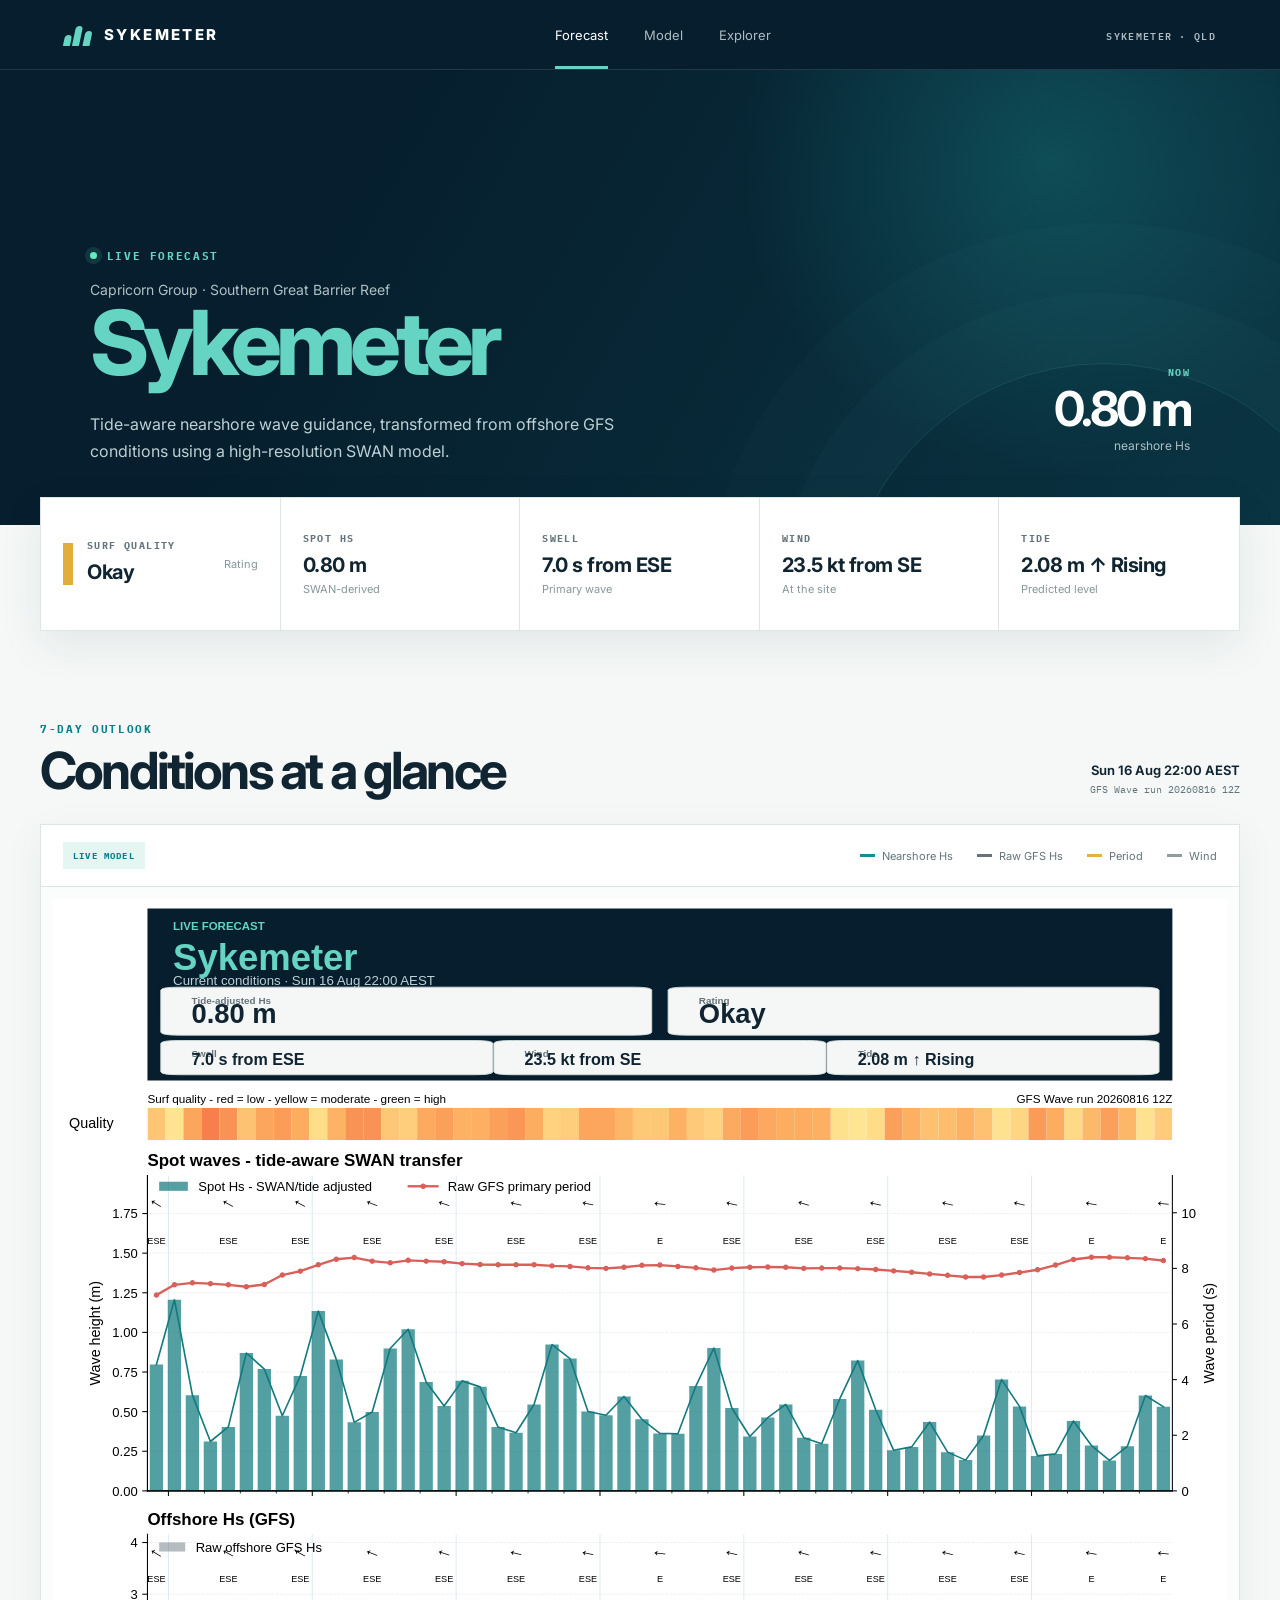
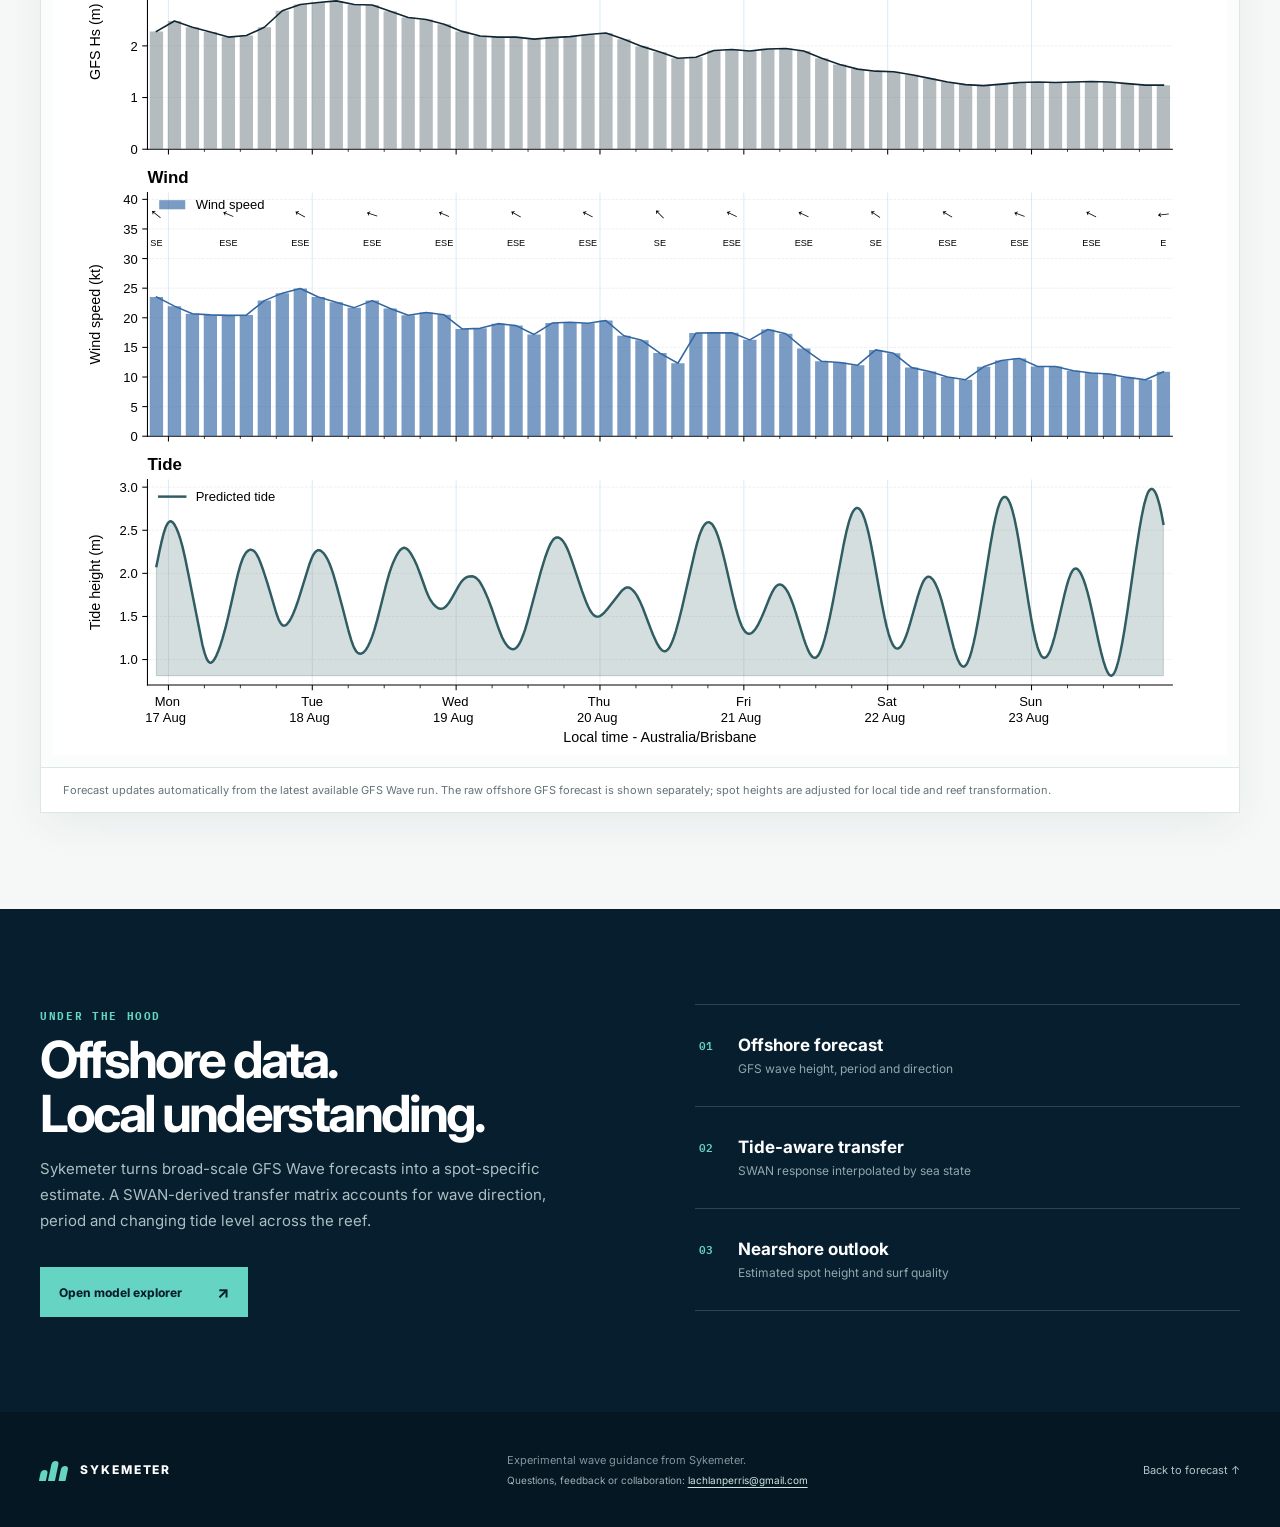
==== commit 4dec478a: "Add files via upload" ====
--- a/docs/index.html
+++ b/docs/index.html
@@ -26,7 +26,8 @@
     <div class="hero-status"><span class="status-label">NOW</span><strong data-field="height">—</strong><span>nearshore Hs</span></div>
   </section>
   <section class="conditions" aria-label="Current conditions">
-    <article class="rating-card"><div class="rating-dot poor" id="rating-dot"></div><div><span>SURF QUALITY</span><strong data-field="rating">—</strong></div><small>SWAN rating</small></article>
+    <article class="rating-card"><div class="rating-dot poor" id="rating-dot"></div><div><span>SURF QUALITY</span><strong data-field="rating">—</strong></div><small>Rating</small></article>
+    <article><span>SPOT HS</span><strong data-field="height">—</strong><small>SWAN-derived</small></article>
     <article><span>SWELL</span><strong data-field="swell">—</strong><small>Primary wave</small></article>
     <article><span>WIND</span><strong data-field="wind">—</strong><small>At the site</small></article>
     <article><span>TIDE</span><strong data-field="tide">—</strong><small>Predicted level</small></article>
--- a/docs/styles.css
+++ b/docs/styles.css
@@ -27,11 +27,11 @@
 .hero-status .status-label { font:700 10px "IBM Plex Mono",monospace; letter-spacing:.15em; color:var(--sea); }
 .hero-status strong { font-size:48px; letter-spacing:-.06em; }
 .hero-status>span:last-child { color:#aebfc4; font-size:12px; }
-.conditions { max-width:1200px; margin:-28px auto 0; background:white; border:1px solid var(--line); display:grid; grid-template-columns:repeat(4,1fr); position:relative; z-index:3; box-shadow:0 14px 45px rgba(14,44,52,.08); }
-.conditions article { min-height:132px; padding:25px 28px; border-right:1px solid var(--line); display:flex; flex-direction:column; justify-content:center; }
+.conditions { max-width:1200px; margin:-28px auto 0; background:white; border:1px solid var(--line); display:grid; grid-template-columns:repeat(5,minmax(0,1fr)); position:relative; z-index:3; box-shadow:0 14px 45px rgba(14,44,52,.08); }
+.conditions article { min-height:132px; padding:23px 22px; border-right:1px solid var(--line); display:flex; flex-direction:column; justify-content:center; }
 .conditions article:last-child { border:0; }
 .conditions span { font:700 10px "IBM Plex Mono",monospace; letter-spacing:.14em; color:var(--muted); }
-.conditions strong { margin:8px 0 5px; font-size:21px; letter-spacing:-.025em; }
+.conditions strong { margin:8px 0 5px; font-size:20px; letter-spacing:-.025em; }
 .conditions small { color:#87969b; font-size:11px; }
 .rating-card { flex-direction:row!important; align-items:center; gap:14px; justify-content:flex-start!important; }
 .rating-card div:nth-child(2) { display:flex; flex-direction:column; flex:1; }
@@ -53,5 +53,5 @@
 .process { border-top:1px solid rgba(255,255,255,.16); }.process article{display:flex;gap:25px;padding:30px 4px;border-bottom:1px solid rgba(255,255,255,.16)}.process b{font:600 11px "IBM Plex Mono",monospace;color:var(--sea)}.process strong{font-size:17px}.process p{margin:6px 0 0;color:#91a6ad;font-size:12px}
 footer { min-height:115px; background:#041722; color:#81959c; display:flex; align-items:center; justify-content:space-between; padding:0 max(calc((100vw - 1200px)/2),24px); font-size:11px; }.footer-brand{color:white;font-size:12px}footer small{display:block;margin-top:6px;color:#9fb0b6;font-size:10px;line-height:1.45}footer small a{color:#cce7e1;text-decoration:underline;text-decoration-thickness:1px;text-underline-offset:3px}
 footer>a:last-child{color:#b4c3c7}
-@media(max-width:900px){nav{display:none}.location{display:none}.hero{min-height:500px}.hero-status{display:none}.conditions{margin:-20px 20px 0;grid-template-columns:1fr 1fr}.conditions article:nth-child(2){border-right:0}.conditions article:nth-child(-n+2){border-bottom:1px solid var(--line)}.forecast-section{padding:70px 20px}.model{grid-template-columns:1fr;gap:55px}.section-heading{align-items:start}.update{display:none}}
+@media(max-width:900px){nav{display:none}.location{display:none}.hero{min-height:500px}.hero-status{display:none}.conditions{margin:-20px 20px 0;grid-template-columns:1fr 1fr}.conditions article{border-right:0;border-bottom:1px solid var(--line)}.conditions article:nth-child(odd){border-right:1px solid var(--line)}.conditions article:last-child{border-right:0;border-bottom:0}.forecast-section{padding:70px 20px}.model{grid-template-columns:1fr;gap:55px}.section-heading{align-items:start}.update{display:none}}
 @media(max-width:560px){.topbar{height:62px}.hero{padding:60px 24px 55px;min-height:440px}.place{font-size:12px}h1{font-size:54px}.lede{font-size:14px}.conditions{grid-template-columns:1fr;margin:-14px 14px 0}.conditions article{min-height:102px;border-right:0;border-bottom:1px solid var(--line)!important}.rating-card{min-height:112px!important}.forecast-section{padding:60px 14px 70px}.chart-toolbar>div{display:none}.model{padding:75px 24px}.model h2{font-size:42px}footer{padding:30px 24px;gap:20px;align-items:flex-start;flex-direction:column}footer p{margin:0}}
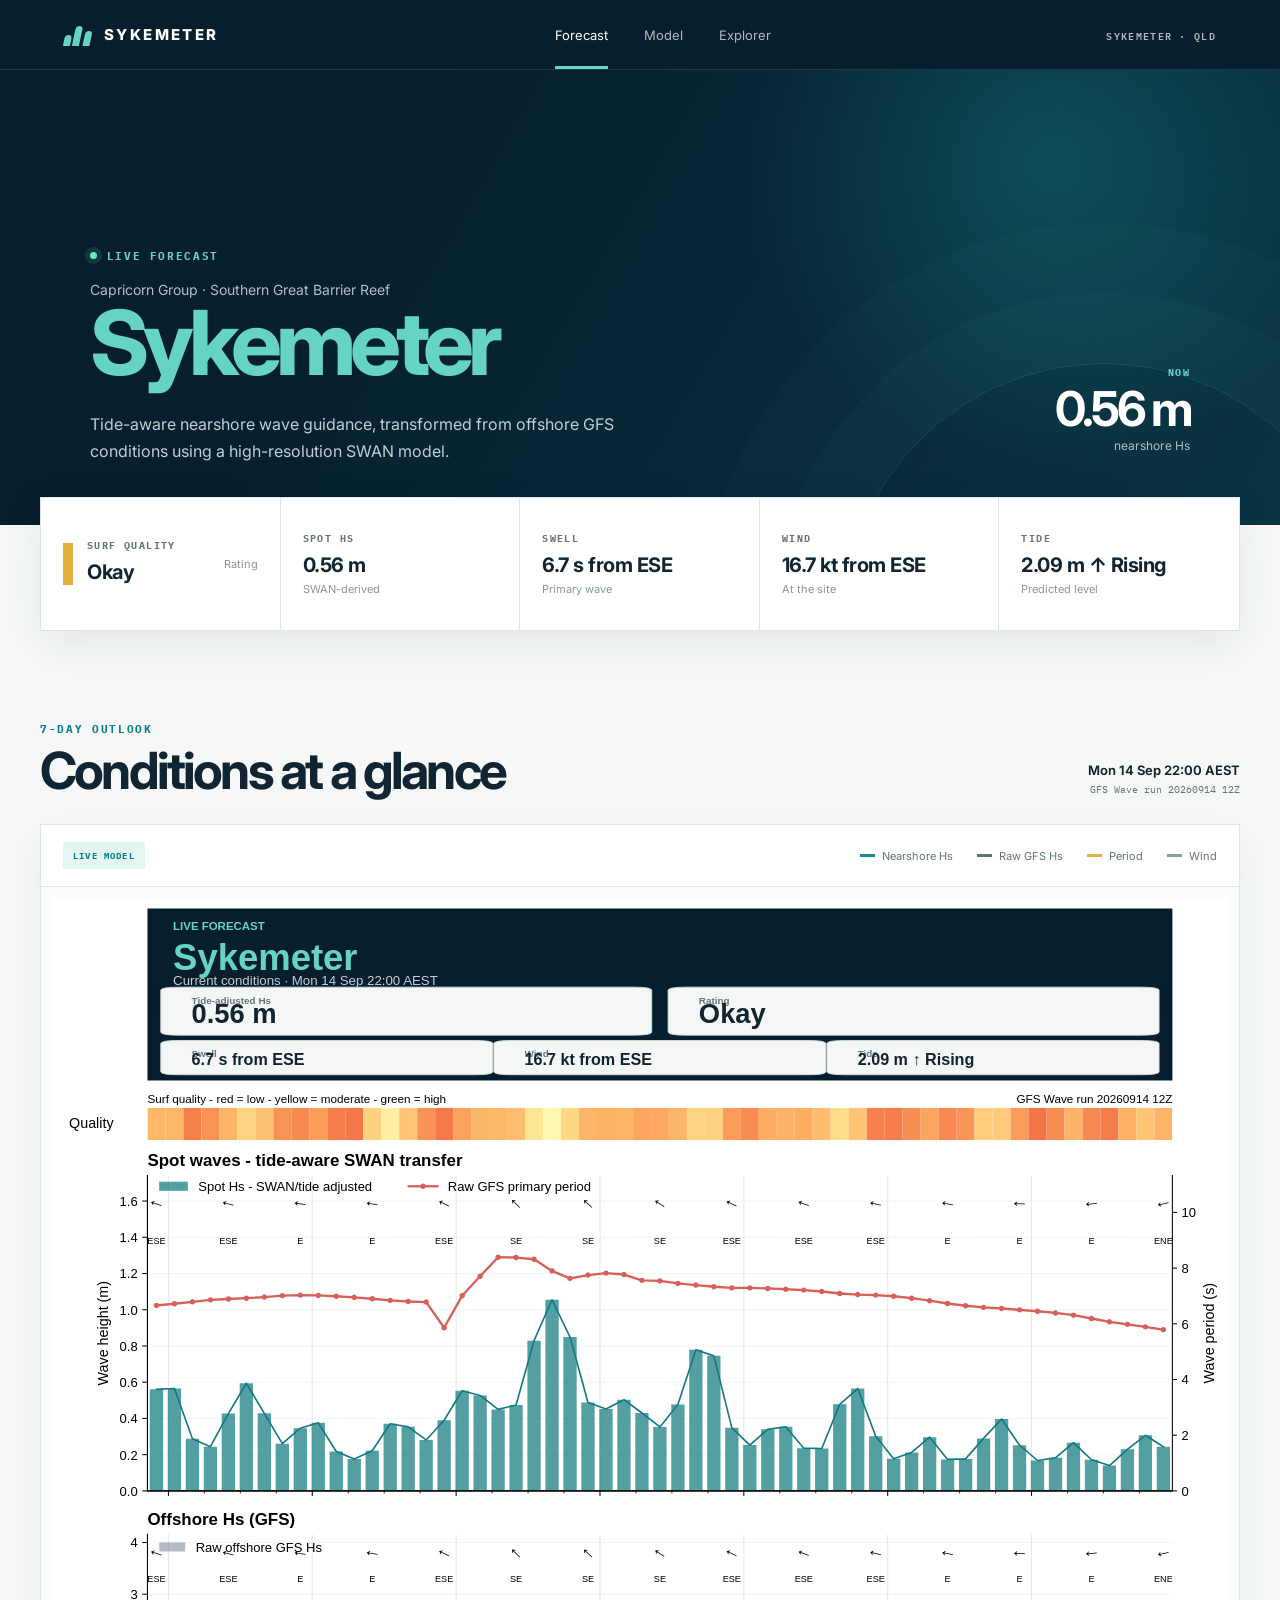
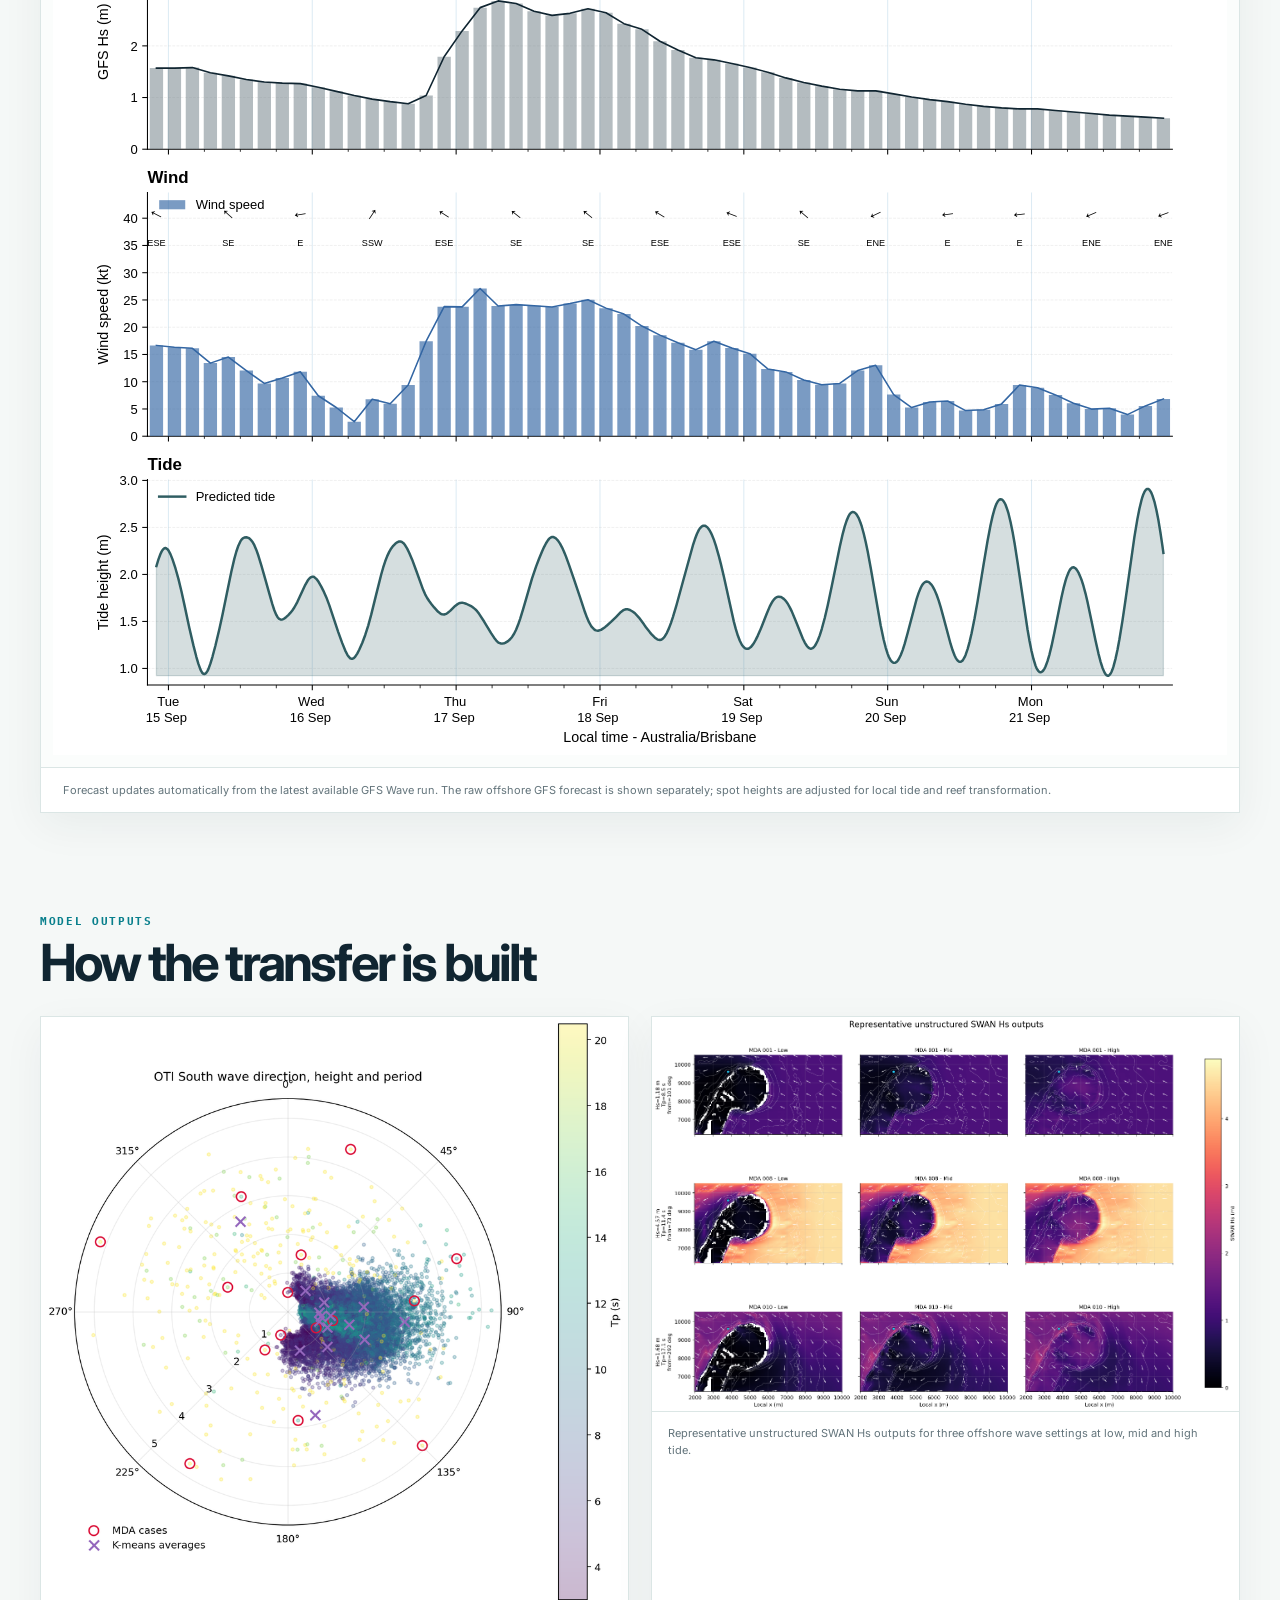
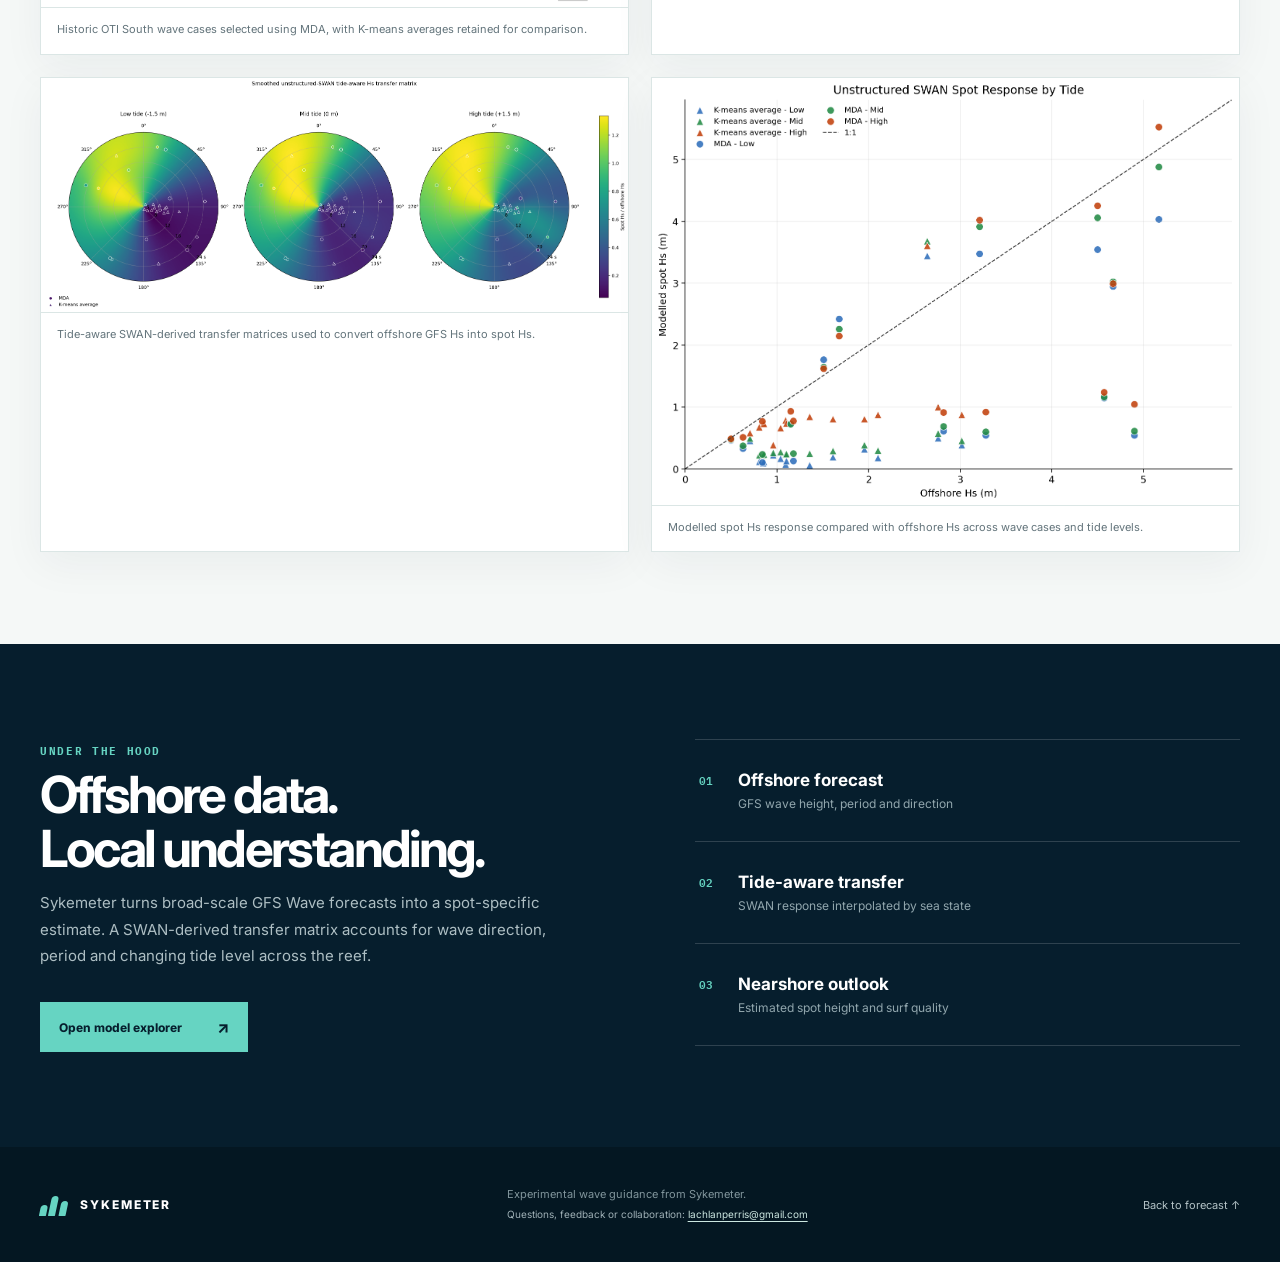
==== commit 55e9a75e: "Show updated SWAN model figures" ====
--- a/docs/index.html
+++ b/docs/index.html
@@ -36,6 +36,15 @@
     <div class="section-heading"><div><span class="kicker">7-DAY OUTLOOK</span><h2>Conditions at a glance</h2></div><div class="update"><span data-field="updated">Loading current forecast…</span><small data-field="run"></small></div></div>
     <div class="forecast-card"><div class="chart-toolbar"><span class="live-pill">LIVE MODEL</span><div><span><i class="legend swell"></i> Nearshore Hs</span><span><i class="legend raw"></i> Raw GFS Hs</span><span><i class="legend period"></i> Period</span><span><i class="legend wind"></i> Wind</span></div></div><div class="chart-frame"><img id="forecast-image" src="final_surf_forecast.svg" alt="Live seven-day Sykemeter wave, wind, tide, and raw offshore GFS forecast"></div><p class="chart-note">Forecast updates automatically from the latest available GFS Wave run. The raw offshore GFS forecast is shown separately; spot heights are adjusted for local tide and reef transformation.</p></div>
   </section>
+  <section class="model-figures" aria-labelledby="model-figures-heading">
+    <div class="section-heading"><div><span class="kicker">MODEL OUTPUTS</span><h2 id="model-figures-heading">How the transfer is built</h2></div></div>
+    <div class="figure-grid">
+      <figure class="compact-figure"><img src="assets/oti_south_historic_polar_wave_conditions.png?v=20260914" alt="One Tree Island South historic wave conditions with MDA and K-means representative cases"><figcaption>Historic OTI South wave cases selected using MDA, with K-means averages retained for comparison.</figcaption></figure>
+      <figure><img src="assets/swan_tide_model_transfer_summary.png?v=20260914" alt="Representative unstructured SWAN Hs outputs for three wave cases and three tide levels"><figcaption>Representative unstructured SWAN Hs outputs for three offshore wave settings at low, mid and high tide.</figcaption></figure>
+      <figure><img src="assets/swan_derived_wave_transfer_matrix_by_tide_polar.png?v=20260914" alt="Tide-aware SWAN-derived wave transfer matrices in polar format"><figcaption>Tide-aware SWAN-derived transfer matrices used to convert offshore GFS Hs into spot Hs.</figcaption></figure>
+      <figure><img src="assets/spot_vs_offshore_hs_by_tide_and_family.png?v=20260914" alt="Spot Hs versus offshore Hs across MDA and K-means cases"><figcaption>Modelled spot Hs response compared with offshore Hs across wave cases and tide levels.</figcaption></figure>
+    </div>
+  </section>
   <section class="model" id="model"><div class="model-copy"><span class="kicker light">UNDER THE HOOD</span><h2>Offshore data.<br>Local understanding.</h2><p>Sykemeter turns broad-scale GFS Wave forecasts into a spot-specific estimate. A SWAN-derived transfer matrix accounts for wave direction, period and changing tide level across the reef.</p><a class="explore-button" href="swan_model_explorer.html">Open model explorer <span>↗</span></a></div><div class="process" aria-label="Forecast process"><article><b>01</b><div><strong>Offshore forecast</strong><p>GFS wave height, period and direction</p></div></article><article><b>02</b><div><strong>Tide-aware transfer</strong><p>SWAN response interpolated by sea state</p></div></article><article><b>03</b><div><strong>Nearshore outlook</strong><p>Estimated spot height and surf quality</p></div></article></div></section>
   <footer><a class="brand footer-brand" href="#top"><span class="brand-mark"><i></i><i></i><i></i></span><span>SYKEMETER</span></a><p>Experimental wave guidance from Sykemeter.<br><small>Questions, feedback or collaboration: <a href="mailto:lachlanperris@gmail.com">lachlanperris@gmail.com</a></small></p><a href="#forecast">Back to forecast ↑</a></footer>
 </main>
--- a/docs/styles.css
+++ b/docs/styles.css
@@ -47,11 +47,17 @@
 .legend { width:15px; height:3px; display:inline-block; background:#128e98; }.legend.raw{background:#63747b}.legend.period{background:#e2b140}.legend.wind{background:#8e9da2}
 .chart-frame { overflow:auto; padding:12px; background:#fbfdfc; }.chart-frame img{display:block;width:100%;height:auto;min-width:720px}
 .chart-note { margin:0; padding:14px 22px; border-top:1px solid var(--line); color:var(--muted); font-size:11px; line-height:1.5; }
+.model-figures { max-width:1200px; margin:0 auto; padding:0 0 92px; }
+.figure-grid { display:grid; grid-template-columns:repeat(2,minmax(0,1fr)); gap:22px; }
+.figure-grid figure { margin:0; background:white; border:1px solid var(--line); box-shadow:0 12px 40px rgba(15,43,50,.05); }
+.figure-grid img { display:block; width:100%; height:auto; background:#fbfdfc; }
+.figure-grid figcaption { padding:13px 16px 15px; color:var(--muted); font-size:11px; line-height:1.55; border-top:1px solid var(--line); }
+.compact-figure img { width:min(100%,680px); margin:0 auto; }
 .model { background:var(--navy); color:white; padding:95px max(calc((100vw - 1200px)/2),24px); display:grid; grid-template-columns:1fr 1fr; gap:110px; }
 .light { color:var(--sea); }.model-copy p{max-width:560px;color:#adbec3;line-height:1.75;font-size:15px}.model-copy h2{line-height:1.06}
 .explore-button { display:inline-flex; align-items:center; gap:35px; background:var(--sea); color:var(--navy); padding:15px 19px; margin-top:18px; font-size:12px; font-weight:750; }.explore-button span{font-size:16px}
 .process { border-top:1px solid rgba(255,255,255,.16); }.process article{display:flex;gap:25px;padding:30px 4px;border-bottom:1px solid rgba(255,255,255,.16)}.process b{font:600 11px "IBM Plex Mono",monospace;color:var(--sea)}.process strong{font-size:17px}.process p{margin:6px 0 0;color:#91a6ad;font-size:12px}
 footer { min-height:115px; background:#041722; color:#81959c; display:flex; align-items:center; justify-content:space-between; padding:0 max(calc((100vw - 1200px)/2),24px); font-size:11px; }.footer-brand{color:white;font-size:12px}footer small{display:block;margin-top:6px;color:#9fb0b6;font-size:10px;line-height:1.45}footer small a{color:#cce7e1;text-decoration:underline;text-decoration-thickness:1px;text-underline-offset:3px}
 footer>a:last-child{color:#b4c3c7}
-@media(max-width:900px){nav{display:none}.location{display:none}.hero{min-height:500px}.hero-status{display:none}.conditions{margin:-20px 20px 0;grid-template-columns:1fr 1fr}.conditions article{border-right:0;border-bottom:1px solid var(--line)}.conditions article:nth-child(odd){border-right:1px solid var(--line)}.conditions article:last-child{border-right:0;border-bottom:0}.forecast-section{padding:70px 20px}.model{grid-template-columns:1fr;gap:55px}.section-heading{align-items:start}.update{display:none}}
+@media(max-width:900px){nav{display:none}.location{display:none}.hero{min-height:500px}.hero-status{display:none}.conditions{margin:-20px 20px 0;grid-template-columns:1fr 1fr}.conditions article{border-right:0;border-bottom:1px solid var(--line)}.conditions article:nth-child(odd){border-right:1px solid var(--line)}.conditions article:last-child{border-right:0;border-bottom:0}.forecast-section{padding:70px 20px}.model-figures{padding:0 20px 70px}.figure-grid{grid-template-columns:1fr}.model{grid-template-columns:1fr;gap:55px}.section-heading{align-items:start}.update{display:none}}
 @media(max-width:560px){.topbar{height:62px}.hero{padding:60px 24px 55px;min-height:440px}.place{font-size:12px}h1{font-size:54px}.lede{font-size:14px}.conditions{grid-template-columns:1fr;margin:-14px 14px 0}.conditions article{min-height:102px;border-right:0;border-bottom:1px solid var(--line)!important}.rating-card{min-height:112px!important}.forecast-section{padding:60px 14px 70px}.chart-toolbar>div{display:none}.model{padding:75px 24px}.model h2{font-size:42px}footer{padding:30px 24px;gap:20px;align-items:flex-start;flex-direction:column}footer p{margin:0}}
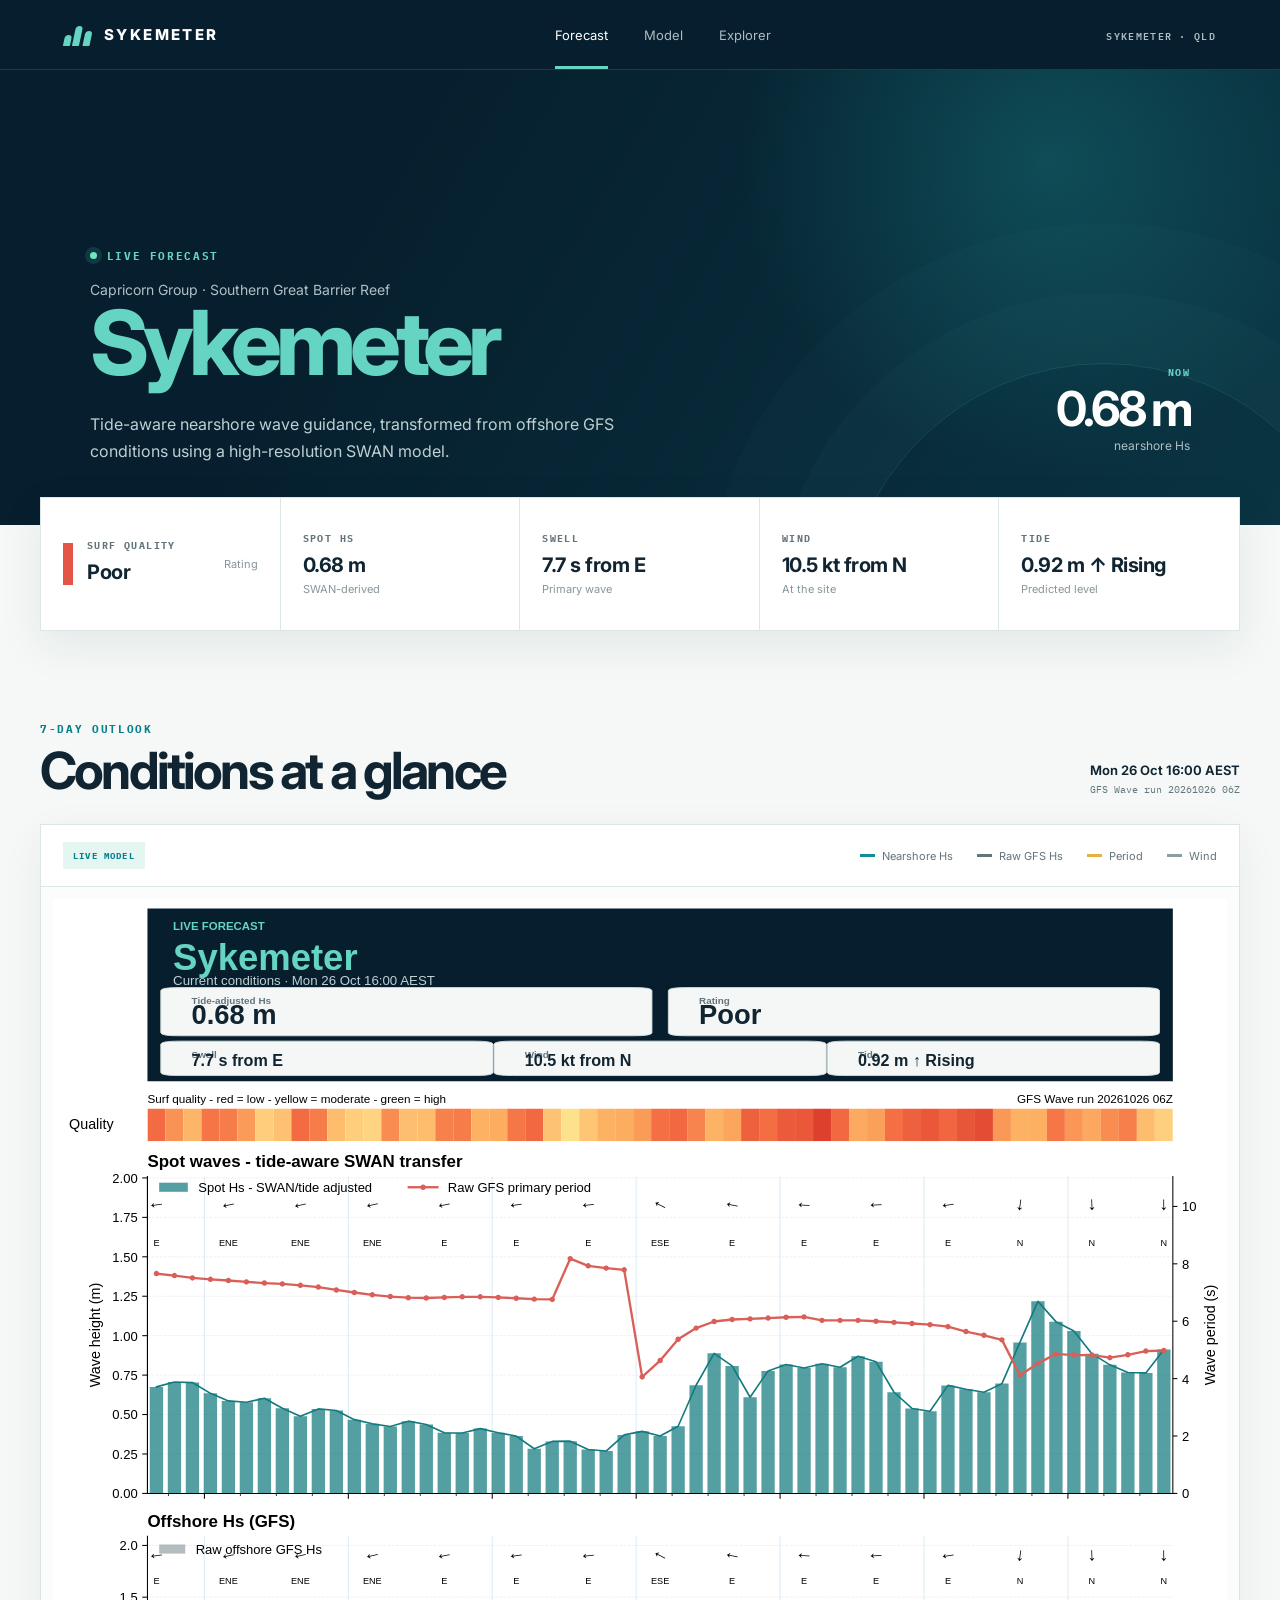
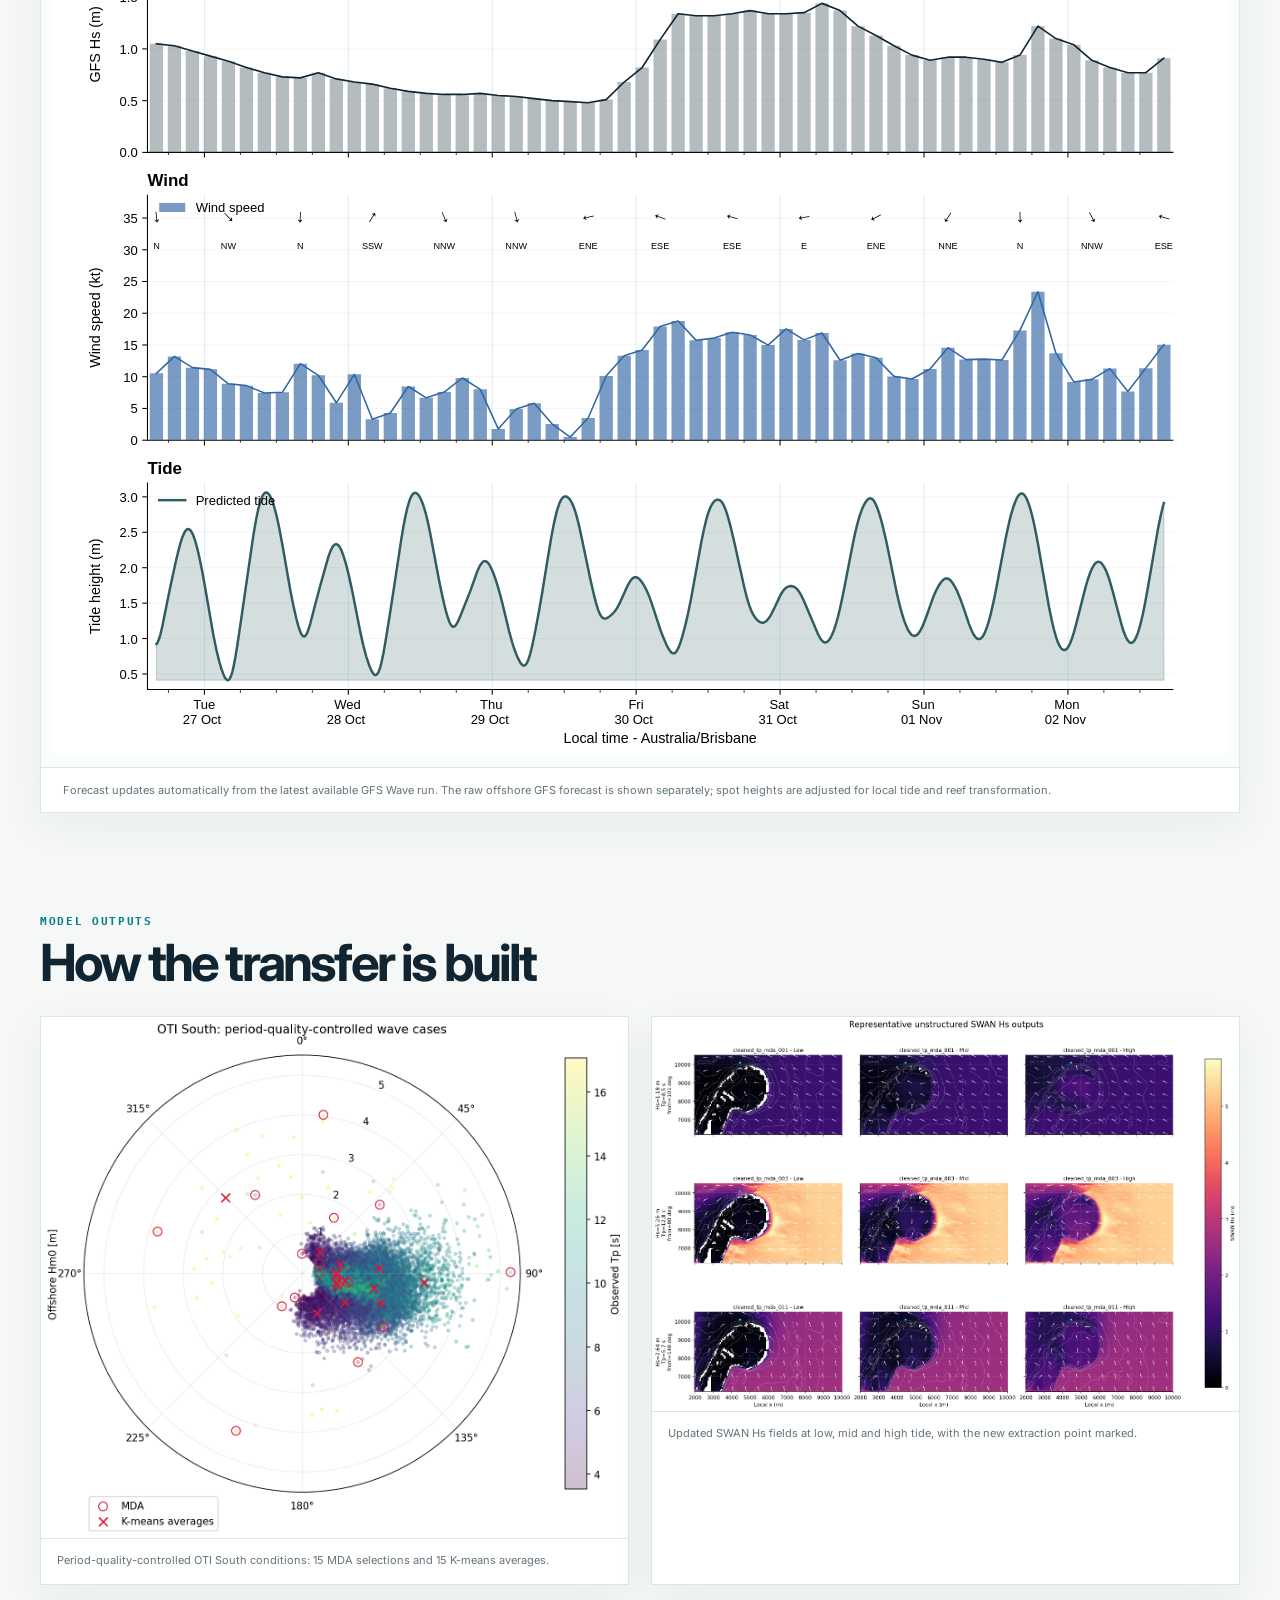
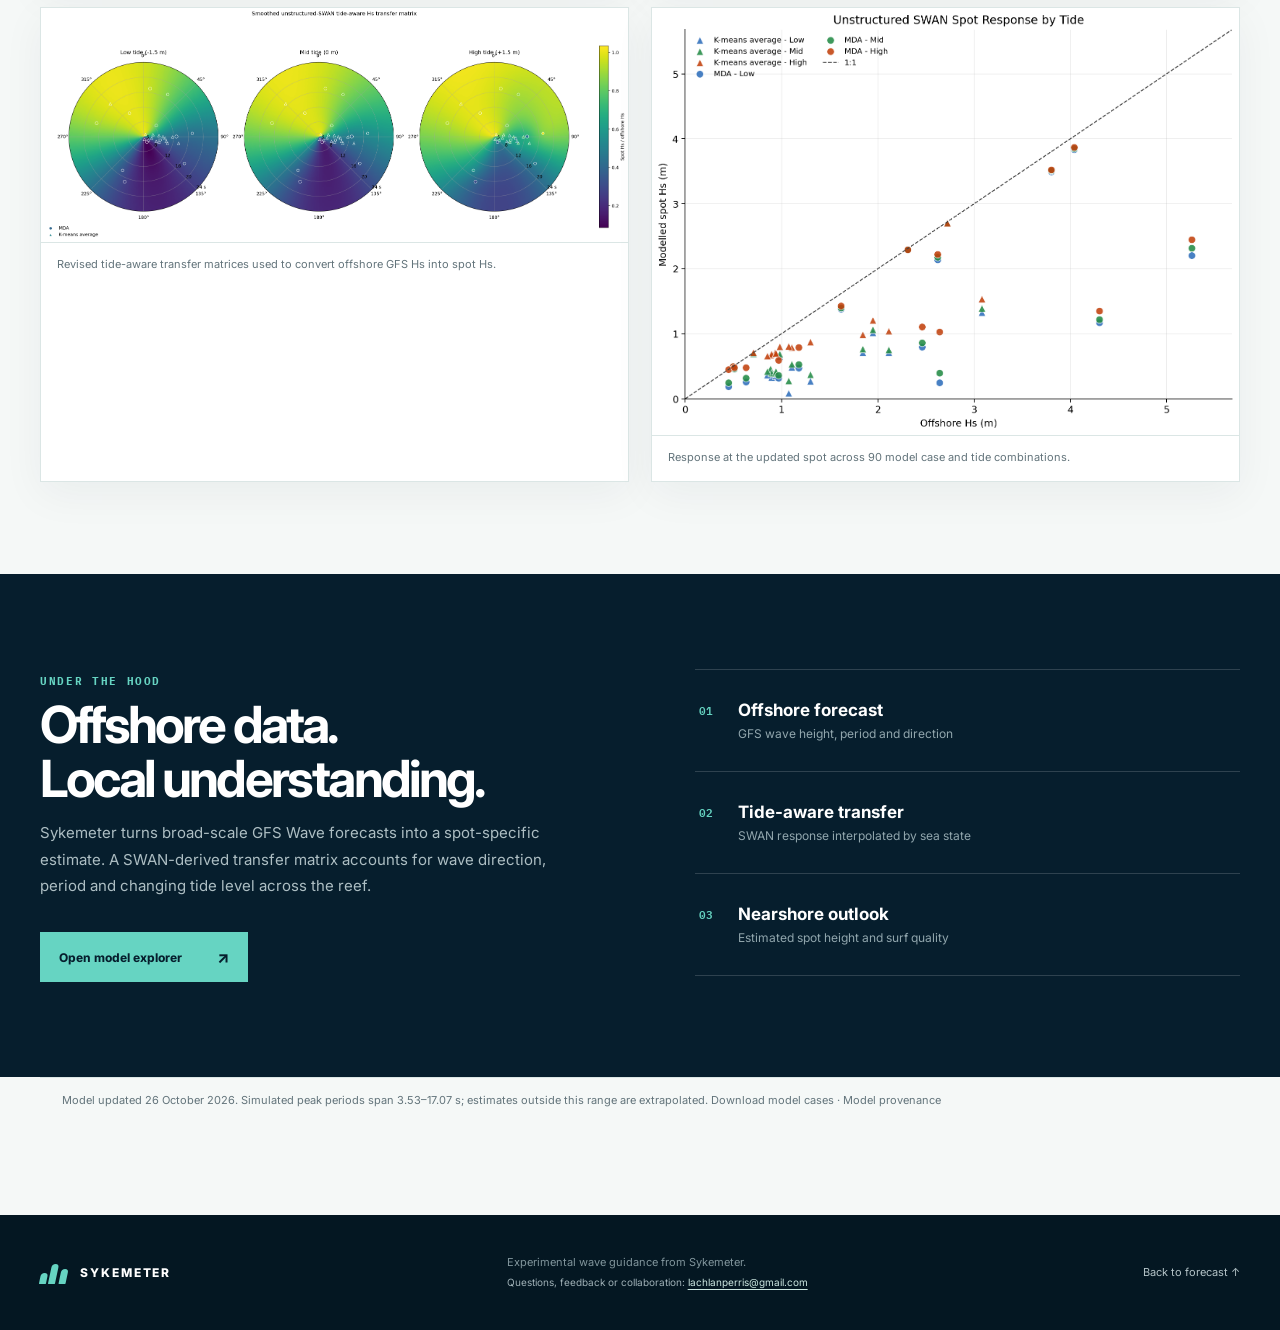
==== commit 08a4fd3e: "Apply cleaned wave cases and new surf spot to forecast" ====
--- a/docs/index.html
+++ b/docs/index.html
@@ -39,13 +39,14 @@
   <section class="model-figures" aria-labelledby="model-figures-heading">
     <div class="section-heading"><div><span class="kicker">MODEL OUTPUTS</span><h2 id="model-figures-heading">How the transfer is built</h2></div></div>
     <div class="figure-grid">
-      <figure class="compact-figure"><img src="assets/oti_south_historic_polar_wave_conditions.png?v=20260914" alt="One Tree Island South historic wave conditions with MDA and K-means representative cases"><figcaption>Historic OTI South wave cases selected using MDA, with K-means averages retained for comparison.</figcaption></figure>
-      <figure><img src="assets/swan_tide_model_transfer_summary.png?v=20260914" alt="Representative unstructured SWAN Hs outputs for three wave cases and three tide levels"><figcaption>Representative unstructured SWAN Hs outputs for three offshore wave settings at low, mid and high tide.</figcaption></figure>
-      <figure><img src="assets/swan_derived_wave_transfer_matrix_by_tide_polar.png?v=20260914" alt="Tide-aware SWAN-derived wave transfer matrices in polar format"><figcaption>Tide-aware SWAN-derived transfer matrices used to convert offshore GFS Hs into spot Hs.</figcaption></figure>
-      <figure><img src="assets/spot_vs_offshore_hs_by_tide_and_family.png?v=20260914" alt="Spot Hs versus offshore Hs across MDA and K-means cases"><figcaption>Modelled spot Hs response compared with offshore Hs across wave cases and tide levels.</figcaption></figure>
+      <figure class="compact-figure"><img src="assets/oti_south_historic_polar_wave_conditions.png?v=20261026-period-qc-new-spot" alt="One Tree Island South period-quality-controlled wave conditions"><figcaption>Period-quality-controlled OTI South conditions: 15 MDA selections and 15 K-means averages.</figcaption></figure>
+      <figure><img src="assets/swan_tide_model_transfer_summary.png?v=20261026-period-qc-new-spot" alt="Updated unstructured SWAN outputs with the new spot marked"><figcaption>Updated SWAN Hs fields at low, mid and high tide, with the new extraction point marked.</figcaption></figure>
+      <figure><img src="assets/swan_derived_wave_transfer_matrix_by_tide_polar.png?v=20261026-period-qc-new-spot" alt="Updated tide-aware SWAN transfer matrices"><figcaption>Revised tide-aware transfer matrices used to convert offshore GFS Hs into spot Hs.</figcaption></figure>
+      <figure><img src="assets/spot_vs_offshore_hs_by_tide_and_family.png?v=20261026-period-qc-new-spot" alt="Updated surf spot Hs versus offshore Hs"><figcaption>Response at the updated spot across 90 model case and tide combinations.</figcaption></figure>
     </div>
   </section>
   <section class="model" id="model"><div class="model-copy"><span class="kicker light">UNDER THE HOOD</span><h2>Offshore data.<br>Local understanding.</h2><p>Sykemeter turns broad-scale GFS Wave forecasts into a spot-specific estimate. A SWAN-derived transfer matrix accounts for wave direction, period and changing tide level across the reef.</p><a class="explore-button" href="swan_model_explorer.html">Open model explorer <span>↗</span></a></div><div class="process" aria-label="Forecast process"><article><b>01</b><div><strong>Offshore forecast</strong><p>GFS wave height, period and direction</p></div></article><article><b>02</b><div><strong>Tide-aware transfer</strong><p>SWAN response interpolated by sea state</p></div></article><article><b>03</b><div><strong>Nearshore outlook</strong><p>Estimated spot height and surf quality</p></div></article></div></section>
+  <section class="model-figures"><p class="chart-note">Model updated 26 October 2026. Simulated peak periods span 3.53–17.07 s; estimates outside this range are extrapolated. <a href="assets/swan_wave_cases.csv">Download model cases</a> · <a href="model_config.json">Model provenance</a></p></section>
   <footer><a class="brand footer-brand" href="#top"><span class="brand-mark"><i></i><i></i><i></i></span><span>SYKEMETER</span></a><p>Experimental wave guidance from Sykemeter.<br><small>Questions, feedback or collaboration: <a href="mailto:lachlanperris@gmail.com">lachlanperris@gmail.com</a></small></p><a href="#forecast">Back to forecast ↑</a></footer>
 </main>
 <script src="app.js"></script>
